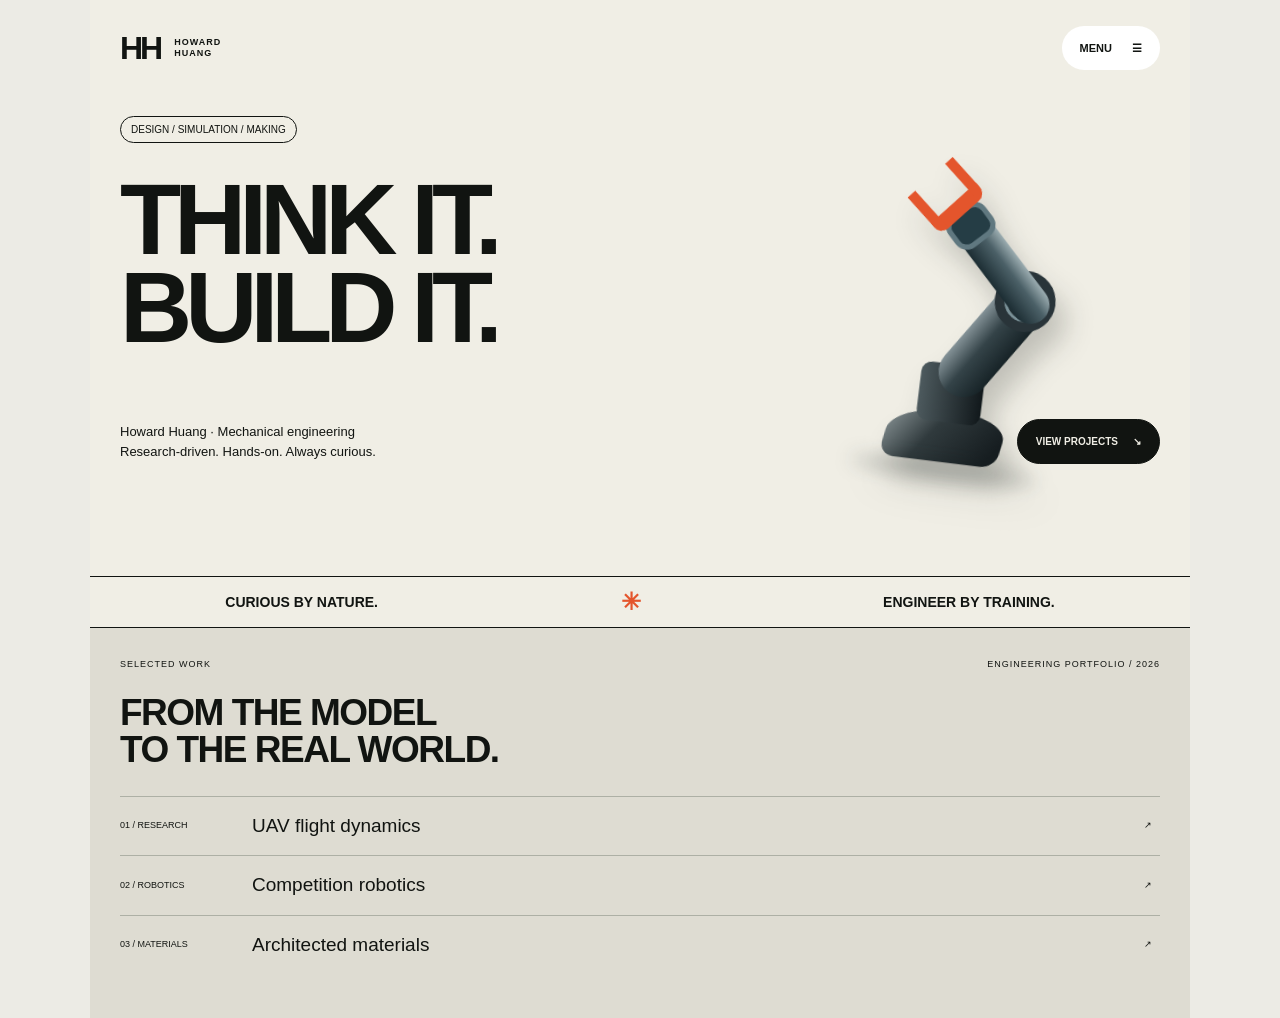
==== index.html @ d7a0e1c9 "Publish Refined Builder portfolio homepage" ====
<!doctype html>
<html lang="en"><head><meta charset="utf-8"><meta name="viewport" content="width=device-width,initial-scale=1"><title>Howard Huang | Mechanical Engineering Portfolio</title>
<style>body{margin:0;background:#ecebe5;font-family:Arial,sans-serif}#template-editor{padding:18px 24px;background:#fff;color:#172126;border-bottom:1px solid #ccc;display:flex;align-items:center;flex-wrap:wrap;gap:16px}#template-editor label{display:flex;align-items:center;gap:8px;font-size:14px}#template-editor button{padding:10px 16px;background:#172126;color:white;border:0;border-radius:6px;font:inherit}#edit-status{width:100%;margin:0;font-size:13px}#huang-bold{max-width:1100px;margin:auto}#huang-bold [contenteditable="true"]{outline:1px dashed #168a61;outline-offset:5px}#huang-bold .bb{min-height:0!important}</style>
<meta name="description" content="Howard Huang’s mechanical engineering portfolio: UAV research, competition robotics, architected materials, and hands-on design."></head><body>
<main id="huang-bold"><section data-variant="Refined Builder" aria-label="Refined Builder design">
<div class="bb refined" aria-label="Refined Builder portfolio">
<header><span class="monogram">HH<span>HOWARD HUANG</span></span><button class="menu cursor-interaction" aria-expanded="false">MENU <span aria-hidden="true">☰</span></button></header>
<div class="hero"><span class="tag">DESIGN / SIMULATION / MAKING</span><h1>THINK IT.<br>BUILD IT.</h1><div class="machine" aria-label="Conceptual articulated robotic arm"><div class="base"></div><div class="pivot"></div><div class="upper"><div class="elbow"></div><div class="forearm"><div class="wrist"></div><div class="grip"></div></div></div><div class="shadow"></div></div><div class="hero-bottom"><p>Howard Huang · Mechanical engineering<br>Research-driven. Hands-on. Always curious.</p><button class="cta cursor-interaction" data-target="work">VIEW PROJECTS <span aria-hidden="true">↘</span></button></div></div>
<div class="ribbon">CURIOUS BY NATURE. <span>✳</span> ENGINEER BY TRAINING.</div>
<div class="work"><div class="section-label"><span>SELECTED WORK</span><span>ENGINEERING PORTFOLIO / 2026</span></div><h2>FROM THE MODEL<br>TO THE REAL WORLD.</h2><div class="project-list"><button class="cursor-interaction" data-project="uav"><span>01 / RESEARCH</span><strong>UAV flight dynamics</strong><span aria-hidden="true">↗</span></button><button class="cursor-interaction" data-project="robotics"><span>02 / ROBOTICS</span><strong>Competition robotics</strong><span aria-hidden="true">↗</span></button><button class="cursor-interaction" data-project="materials"><span>03 / MATERIALS</span><strong>Architected materials</strong><span aria-hidden="true">↗</span></button></div></div>
<div class="nav-panel" hidden><button class="close cursor-interaction" aria-label="Close menu"><span aria-hidden="true">×</span></button><p>HOWARD HUANG / PORTFOLIO</p><button class="nav-item cursor-interaction" data-target="work">THE WORK ↘</button><button class="nav-item cursor-interaction" data-project="about">ABOUT ME ↗</button><button class="nav-item cursor-interaction" data-project="experience">EXPERIENCE ↗</button><button class="nav-item cursor-interaction" data-project="contact">LET’S CONNECT ↗</button></div>
<div class="detail" hidden><button class="close cursor-interaction" aria-label="Close project"><span aria-hidden="true">×</span></button><p>HOWARD HUANG / SELECTED WORK</p><h2 class="detail-title"></h2><div class="detail-body"></div></div>
</div>
</section></main><style>
#huang-bold .bb{--paper:#ffdc08;--ink:#111411;--accent:#168a61;--tile:#f0eedf;position:relative;isolation:isolate;background:var(--paper);color:var(--ink);font:14px/1.5 Arial,Helvetica,sans-serif;min-height:1010px}
#huang-bold .refined{--paper:#f0eee5;--accent:#e4552c;--tile:#dedcd2}#huang-bold .bb *{box-sizing:border-box}#huang-bold [hidden]{display:none!important}#huang-bold button{font:inherit;color:inherit}
#huang-bold header{padding:24px 30px;display:flex;align-items:center;justify-content:space-between;gap:20px}#huang-bold .monogram{font-size:32px;letter-spacing:-3px;font-weight:900;display:flex;gap:14px;align-items:center}#huang-bold .monogram>span{font-size:9px;letter-spacing:1px;font-weight:700;max-width:65px;line-height:1.25}
#huang-bold .menu{display:flex;align-items:center;gap:20px;border:none;border-radius:30px;background:#fff;padding:13px 18px;font-size:11px;font-weight:700;min-height:44px}
#huang-bold .hero{position:relative;min-height:480px;padding:20px 30px 0}#huang-bold .tag{display:inline-block;border:1px solid var(--ink);padding:5px 10px;border-radius:20px;font-size:10px}
#huang-bold h1{position:relative;z-index:1;font-size:clamp(64px,13vw,102px);font-weight:900;line-height:.88;letter-spacing:-7px;margin:32px 0 68px}#huang-bold h1>span{color:var(--ink)}
#huang-bold .machine{position:absolute;width:270px;height:275px;right:45px;top:70px;z-index:2;transform:rotate(7deg);filter:drop-shadow(12px 17px 13px #161d1838);transition:transform 550ms cubic-bezier(.2,.8,.2,1)}
#huang-bold .machine:hover{transform:rotate(-5deg) translateY(-8px)}#huang-bold .base{position:absolute;left:100px;bottom:12px;width:112px;height:50px;border-radius:50% 50% 14px 14px;background:linear-gradient(120deg,#889395,#303a3d 40%,#161d20 90%);transform:skewX(-10deg)}
#huang-bold .pivot{position:absolute;left:127px;bottom:50px;width:61px;height:56px;background:linear-gradient(90deg,#4d5a5e,#11181b);border-radius:10px}
#huang-bold .upper{position:absolute;left:139px;bottom:77px;width:48px;height:136px;border-radius:25px;background:linear-gradient(90deg,#849297,#344348 45%,#172327);transform-origin:50% 88%;transform:rotate(34deg);transition:transform 700ms cubic-bezier(.2,.8,.2,1)}
#huang-bold .machine:hover .upper{transform:rotate(20deg)}#huang-bold .elbow{position:absolute;top:-6px;left:-5px;width:58px;height:58px;border:9px solid #293439;border-radius:50%;background:radial-gradient(circle at 35% 30%,#abc0c5,#46565b 40%,#151e20 75%);box-shadow:inset 0 0 0 3px #7a9198}
#huang-bold .forearm{position:absolute;top:4px;left:12px;width:36px;height:121px;border-radius:18px;background:linear-gradient(90deg,#9bacb0,#4b6067 40%,#1c2d33);transform-origin:50% 15%;transform:rotate(102deg)}#huang-bold .wrist{position:absolute;bottom:-10px;left:-4px;width:44px;height:37px;background:#253d45;border:5px solid #607880;border-radius:13px}#huang-bold .grip{position:absolute;bottom:-52px;left:-10px;width:58px;height:48px;border:10px solid var(--accent);border-top:15px solid var(--accent);border-bottom:0;border-radius:10px 10px 0 0;transform:rotate(-5deg)}
#huang-bold .shadow{position:absolute;bottom:-3px;left:70px;width:180px;height:15px;background:#17232245;filter:blur(9px);border-radius:50%}
#huang-bold .hero-bottom{position:relative;z-index:3;display:flex;align-items:center;justify-content:space-between;gap:20px;padding-bottom:30px}#huang-bold .hero-bottom p{font-size:13px;margin:0}#huang-bold .cta{display:flex;align-items:center;gap:15px;border:1px solid var(--ink);background:var(--ink);color:var(--paper);border-radius:30px;padding:14px 18px;font-size:10px;font-weight:700;transition:transform 180ms}#huang-bold .cta:hover{transform:translateY(-3px)}
#huang-bold .ribbon{display:flex;align-items:center;justify-content:space-around;flex-wrap:wrap;gap:12px;border-top:1px solid var(--ink);border-bottom:1px solid var(--ink);padding:13px 20px;font-size:14px;font-weight:700}#huang-bold .ribbon span{font-size:24px;line-height:1;color:var(--accent)}
#huang-bold .work{padding:30px;background:var(--tile);min-height:390px}#huang-bold .section-label{display:flex;justify-content:space-between;gap:12px;flex-wrap:wrap;font-size:9px;letter-spacing:1px}#huang-bold h2{font-size:37px;line-height:1;letter-spacing:-1.5px;font-weight:900;margin:22px 0 28px}#huang-bold .projects{display:grid;grid-template-columns:repeat(3,minmax(0,1fr));gap:12px}#huang-bold .project{position:relative;text-align:left;padding:20px 16px;min-height:155px;border:1px solid #b9bdb1;border-radius:12px;background:#e0e6d9;transition:transform 250ms,background 250ms}#huang-bold .project:nth-child(2){background:#d9e4e6}#huang-bold .project:nth-child(3){background:#ece0d1}#huang-bold .project:hover{transform:translateY(-6px);background:var(--paper)}#huang-bold .project>span{font-size:9px;letter-spacing:.5px;display:block}#huang-bold .project strong{font-size:23px;line-height:1.1;display:block;letter-spacing:-.5px;margin:17px 0}#huang-bold .project>svg{position:absolute;right:15px;bottom:15px}
#huang-bold .refined h1{font-size:84px;max-width:500px}#huang-bold .refined .hero{min-height:480px}#huang-bold .refined .machine{right:18px;top:95px;transform:scale(.9) rotate(7deg)}#huang-bold .refined .project-list{display:grid;gap:0}#huang-bold .project-list button{border:none;border-top:1px solid #adb0a5;background:none;display:grid;grid-template-columns:120px 1fr 16px;gap:12px;align-items:center;text-align:left;padding:15px 0}#huang-bold .project-list span{font-size:9px}#huang-bold .project-list strong{font-size:19px;font-weight:500}#huang-bold .project-list button:hover strong{color:var(--accent)}
#huang-bold .nav-panel,#huang-bold .detail{position:absolute;inset:0;z-index:10;background:var(--paper);padding:38px 30px}#huang-bold .close{display:flex;align-items:center;justify-content:center;border:none;background:var(--ink);color:var(--paper);border-radius:50%;width:44px;height:44px;margin-left:auto}#huang-bold .nav-panel>p,#huang-bold .detail>p{font-size:10px;letter-spacing:1px;margin:30px 0}#huang-bold .nav-item{font-size:clamp(24px,6vw,45px);letter-spacing:-1px;font-weight:800;display:block;text-align:left;background:none;border:none;border-bottom:1px solid #11141140;width:100%;padding:20px 0}#huang-bold .detail-title{font-size:48px;margin-top:50px}#huang-bold .detail-body{font-size:17px;max-width:540px;line-height:1.7}#huang-bold .detail-body li{margin:12px 0}#huang-bold .detail-body a{color:var(--ink);overflow-wrap:anywhere}
@media(max-width:570px){#huang-bold .bb{min-height:1370px}#huang-bold header{padding:22px}#huang-bold .hero{padding:18px 22px 0;min-height:620px}#huang-bold h1,#huang-bold .refined h1{font-size:62px;letter-spacing:-4px;margin:24px 0 260px}#huang-bold .machine,#huang-bold .refined .machine{top:170px;right:10px;transform:scale(.8) rotate(7deg)}#huang-bold .hero-bottom{align-items:flex-start;flex-direction:column;gap:16px}#huang-bold .hero-bottom p{font-size:12px}#huang-bold .ribbon{font-size:11px;gap:6px}#huang-bold .ribbon span{font-size:16px}#huang-bold .work{padding:25px 22px}#huang-bold h2{font-size:29px}#huang-bold .projects{grid-template-columns:1fr}#huang-bold .project{min-height:115px}#huang-bold .project strong{font-size:24px}#huang-bold .refined .hero{min-height:620px}#huang-bold .project-list button{grid-template-columns:1fr 16px}#huang-bold .project-list span{grid-column:1 / -1}#huang-bold .project-list strong{font-size:18px}#huang-bold .detail-title{font-size:34px}#huang-bold .detail-body{font-size:15px}}
@media(prefers-reduced-motion:reduce){#huang-bold *{transition:none!important}}
</style><script>
(()=>{const root=document.getElementById('huang-bold');const content={
 uav:['UAV FLIGHT DYNAMICS','<p>Investigating how shifts in mass distribution affect aircraft trim and control.</p><ul><li>Python nonlinear 6-DOF trim solver.</li><li>AVL aerodynamic database and interpolation.</li><li>Comparison of center-of-mass shifts and required aileron input.</li></ul><p>Research / simulation / Python</p>'],
 robotics:['COMPETITION ROBOTICS','<p>Leading the design and development of competition robots across mechanical, electrical, and software systems.</p><ul><li>Three competition robots.</li><li>Subsystem design and manufacturing iterations.</li><li>Team coordination under six-week design cycles.</li></ul>'],
 materials:['ARCHITECTED MATERIALS','<p>Caltech research exploring how geometry influences microscale material behavior.</p><ul><li>nTopology design and two-photon polymerization.</li><li>SEM analysis of microstructures.</li><li>Communication of findings through a technical poster.</li></ul>'],
 about:['HI, I’M HOWARD.','<p>Mechanical engineering student specializing in CAD, simulation, and programming.</p><p>I enjoy understanding how things work—and building systems that put that understanding to use.</p>'],
 experience:['RESEARCH. BUILD. LEAD.','<ul><li>Rose-Hulman — UAV research, 2025–2026.</li><li>Caltech — materials research, 2023–2024.</li><li>FIRST Robotics — Engineering VP, 2020–2024.</li></ul>'],
 contact:['LET’S CONNECT.','<p><a href="mailto:howardhuang43@gmail.com">howardhuang43@gmail.com</a></p><p><a href="tel:+16264926728">(626) 492-6728</a></p>']};
 root.querySelectorAll('.bb').forEach(panel=>{const menu=panel.querySelector('.menu'),nav=panel.querySelector('.nav-panel'),detail=panel.querySelector('.detail');let last;
 const close=()=>{nav.hidden=true;detail.hidden=true;menu.setAttribute('aria-expanded','false');if(last)last.focus();};
 menu.addEventListener('click',()=>{last=menu;nav.hidden=false;menu.setAttribute('aria-expanded','true');nav.querySelector('.close').focus();});
 panel.querySelectorAll('.close').forEach(button=>button.addEventListener('click',close));
 panel.addEventListener('click',event=>{const target=event.target.closest('[data-target]');if(target){close();panel.querySelector('.work').scrollIntoView({block:'nearest',behavior:matchMedia('(prefers-reduced-motion: reduce)').matches?'auto':'smooth'});}const button=event.target.closest('[data-project]');if(button){last=button;const page=content[button.dataset.project];panel.querySelector('.detail-title').textContent=page[0];panel.querySelector('.detail-body').innerHTML=page[1];nav.hidden=true;detail.hidden=false;detail.querySelector('.close').focus();}});
 panel.addEventListener('keydown',event=>{if(event.key==='Escape')close();});
 if(globalThis.Tweak){const state={accent:panel.classList.contains('bold')?'#168a61':'#e4552c',motion:true};const render=()=>{panel.style.setProperty('--accent',state.accent);panel.querySelector('.machine').style.pointerEvents=state.motion?'auto':'none';};const tweak=new Tweak({container:panel,onChange:render});tweak.addColorPicker(state,'accent',{label:'Accent color',reference:'--accent'});tweak.addToggle(state,'motion',{label:'Robot hover motion'});}
 });})();
</script><style>button,a{cursor:pointer}#huang-bold .detail,#huang-bold .nav-panel{min-height:100%;height:auto}#huang-bold .detail-body{overflow-wrap:anywhere}@media(min-width:900px){#huang-bold .refined h1{font-size:100px}#huang-bold .refined .machine{right:120px;transform:scale(1.05) rotate(7deg)}}@media(prefers-reduced-motion:reduce){html{scroll-behavior:auto}}</style></body></html>
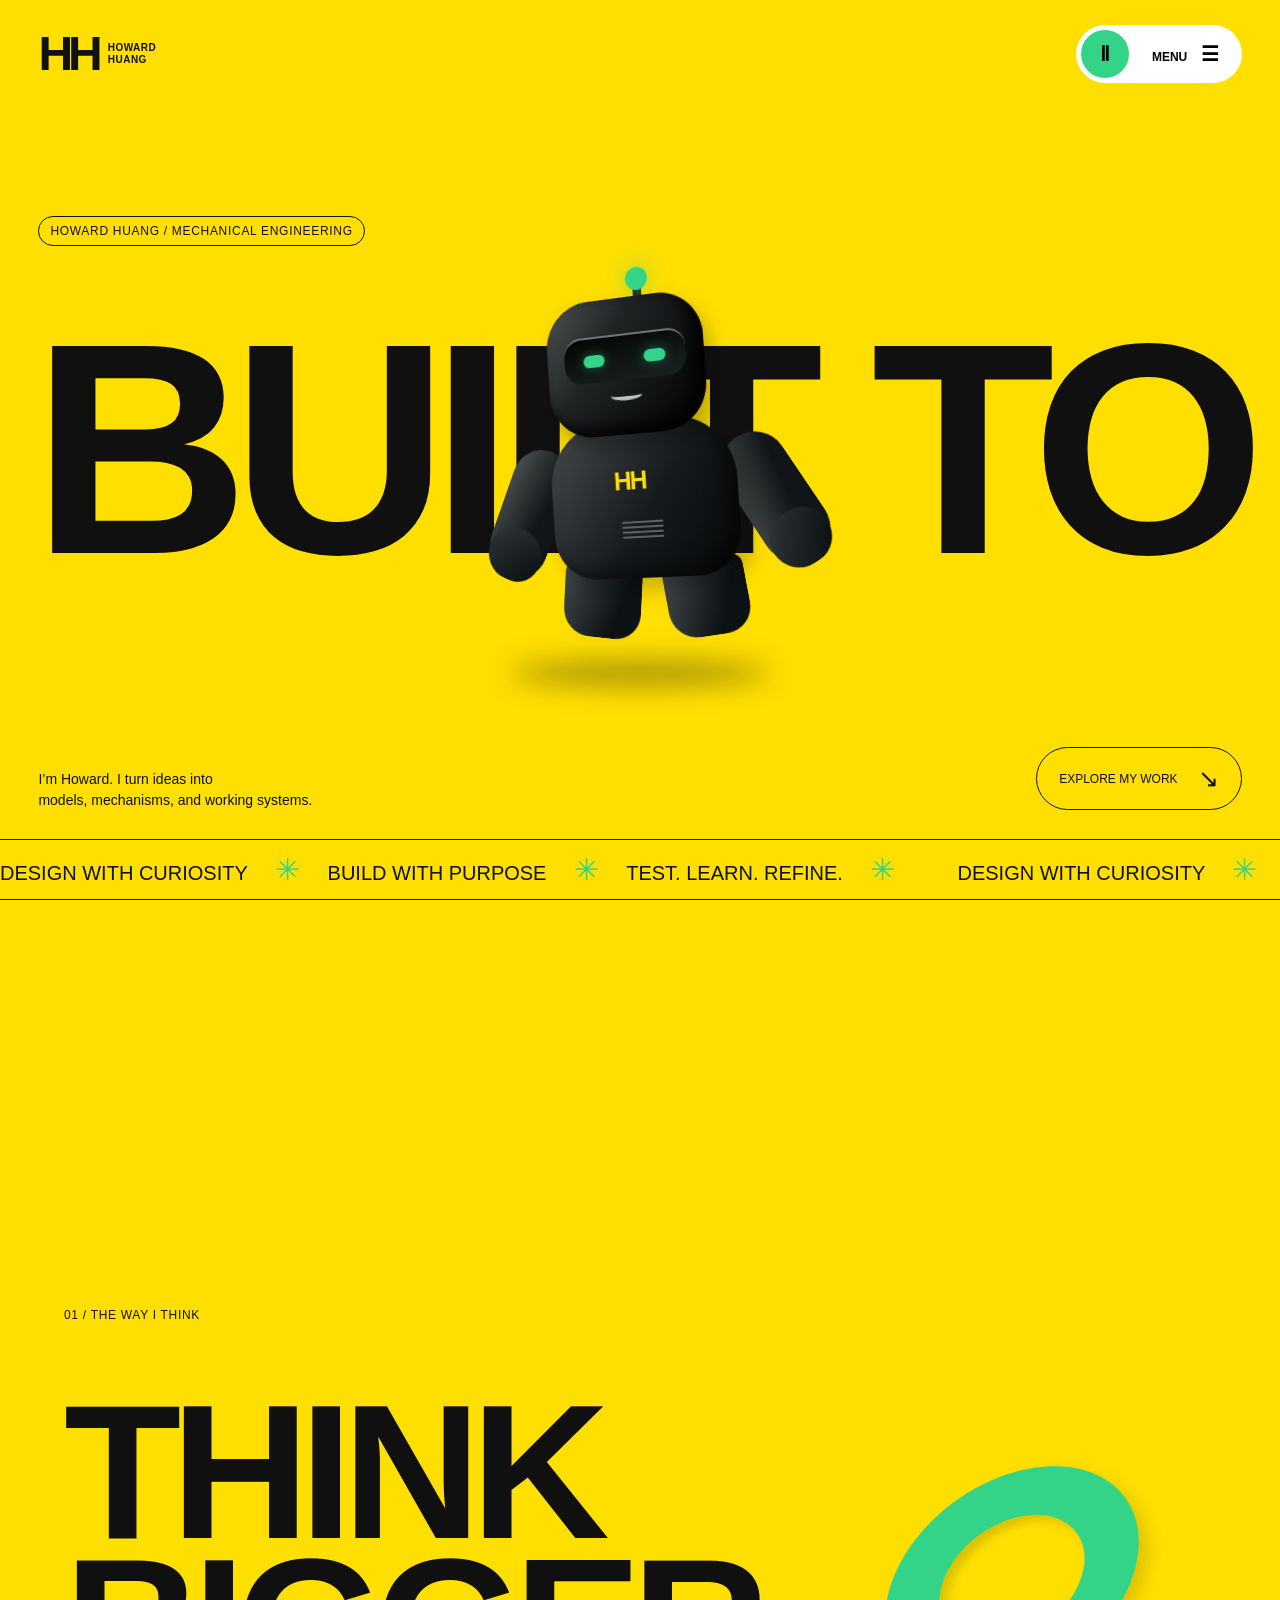
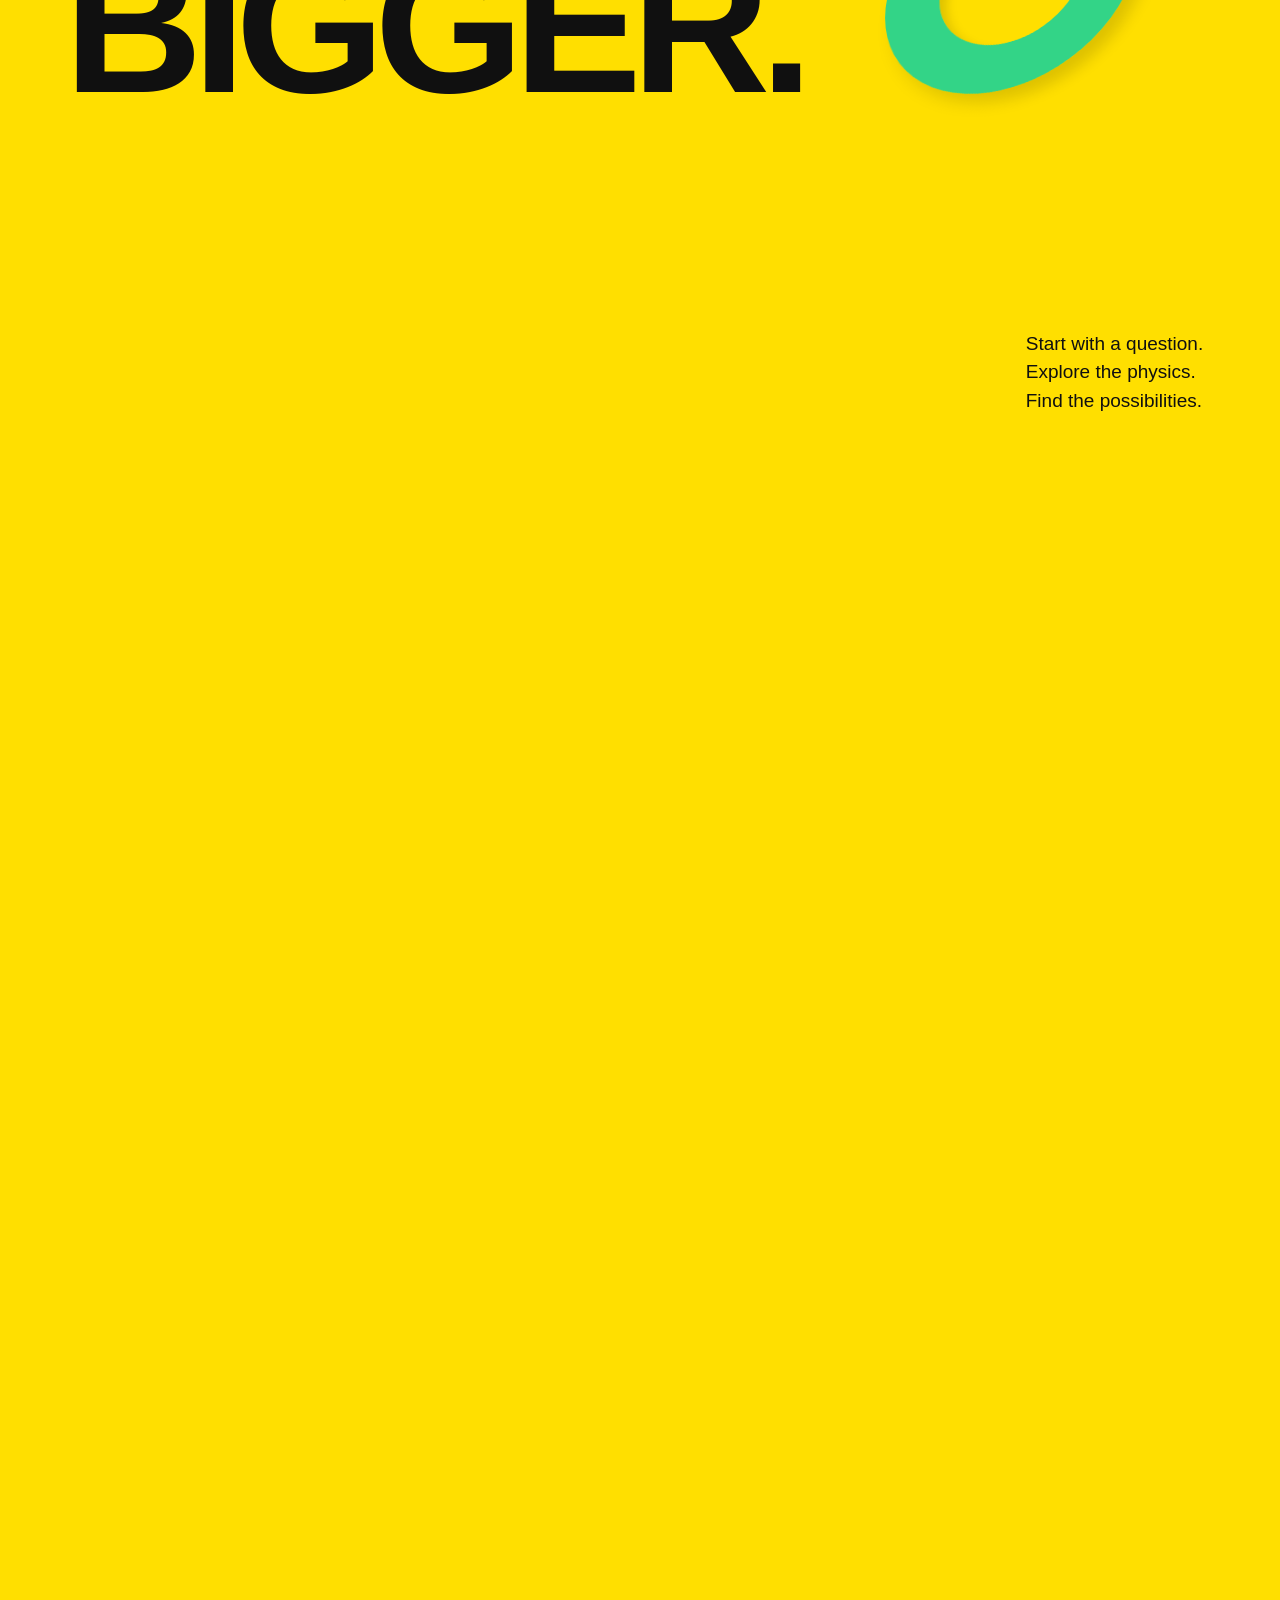
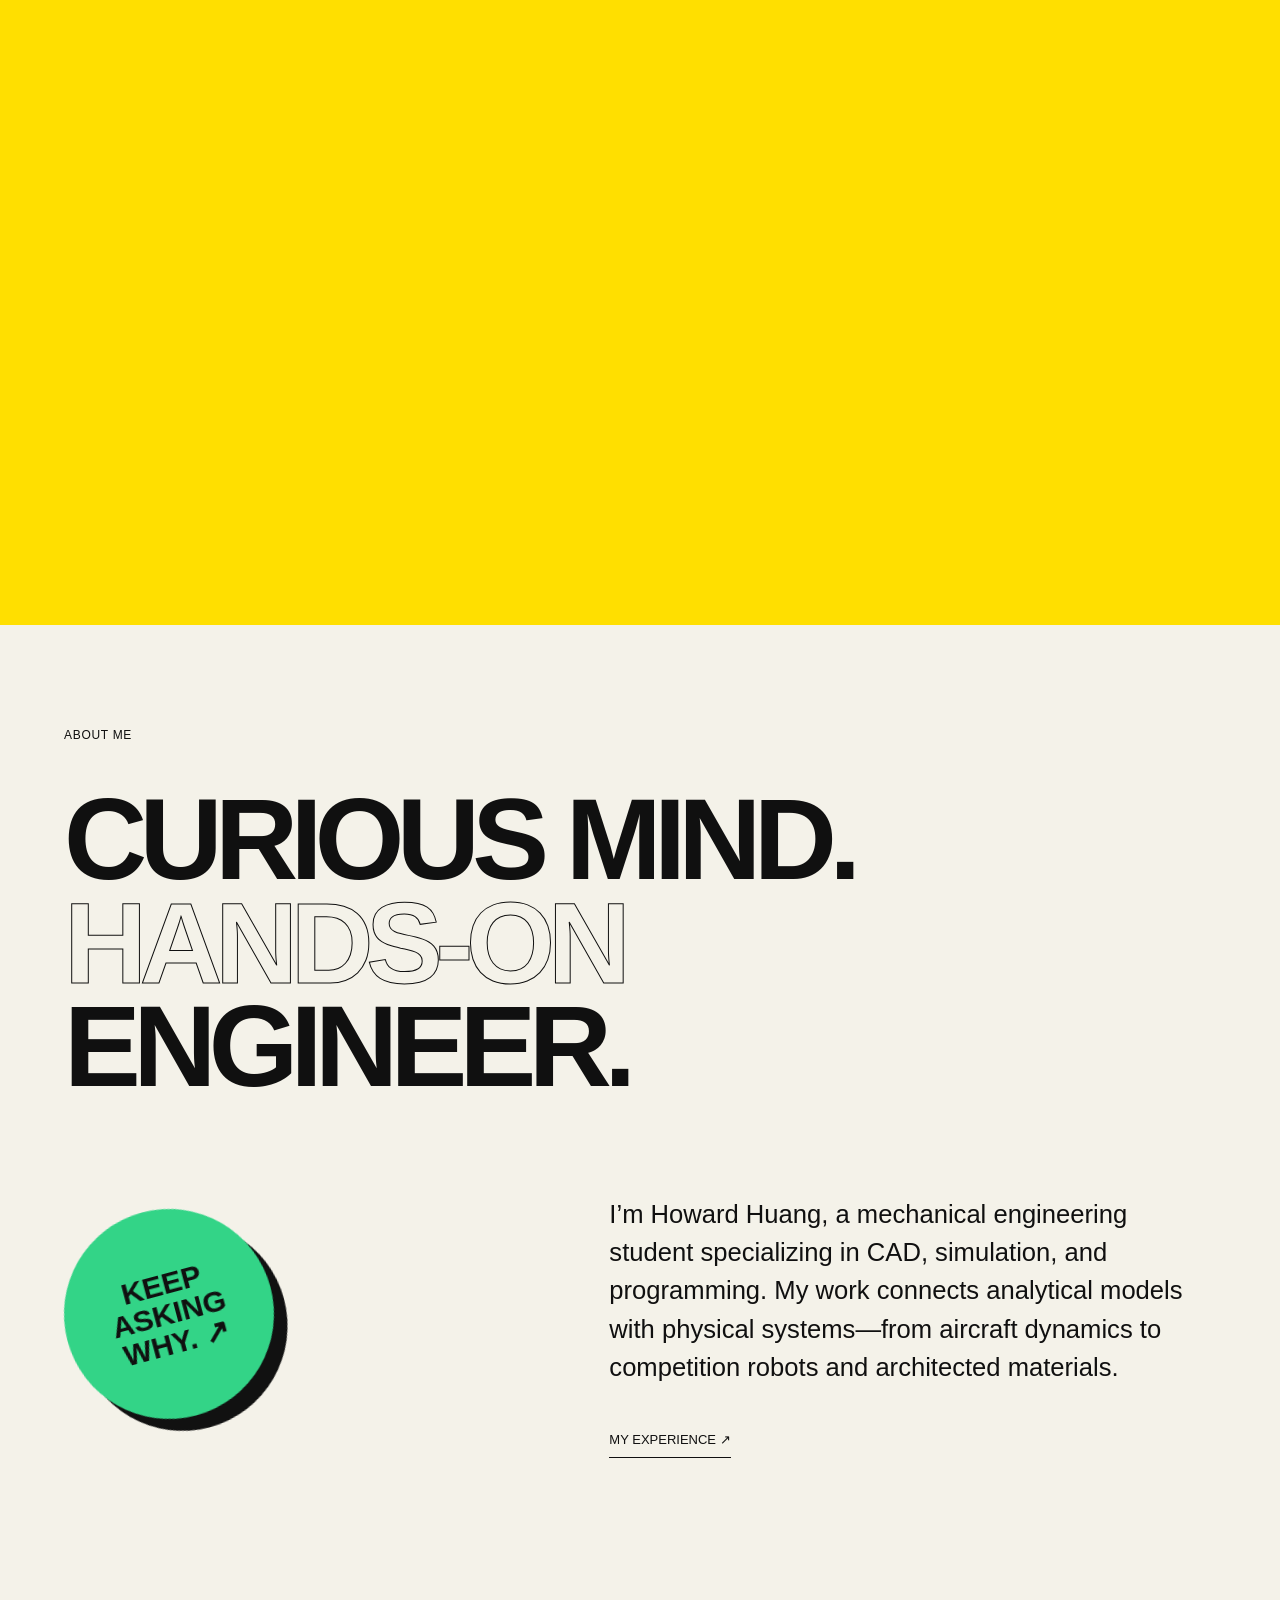
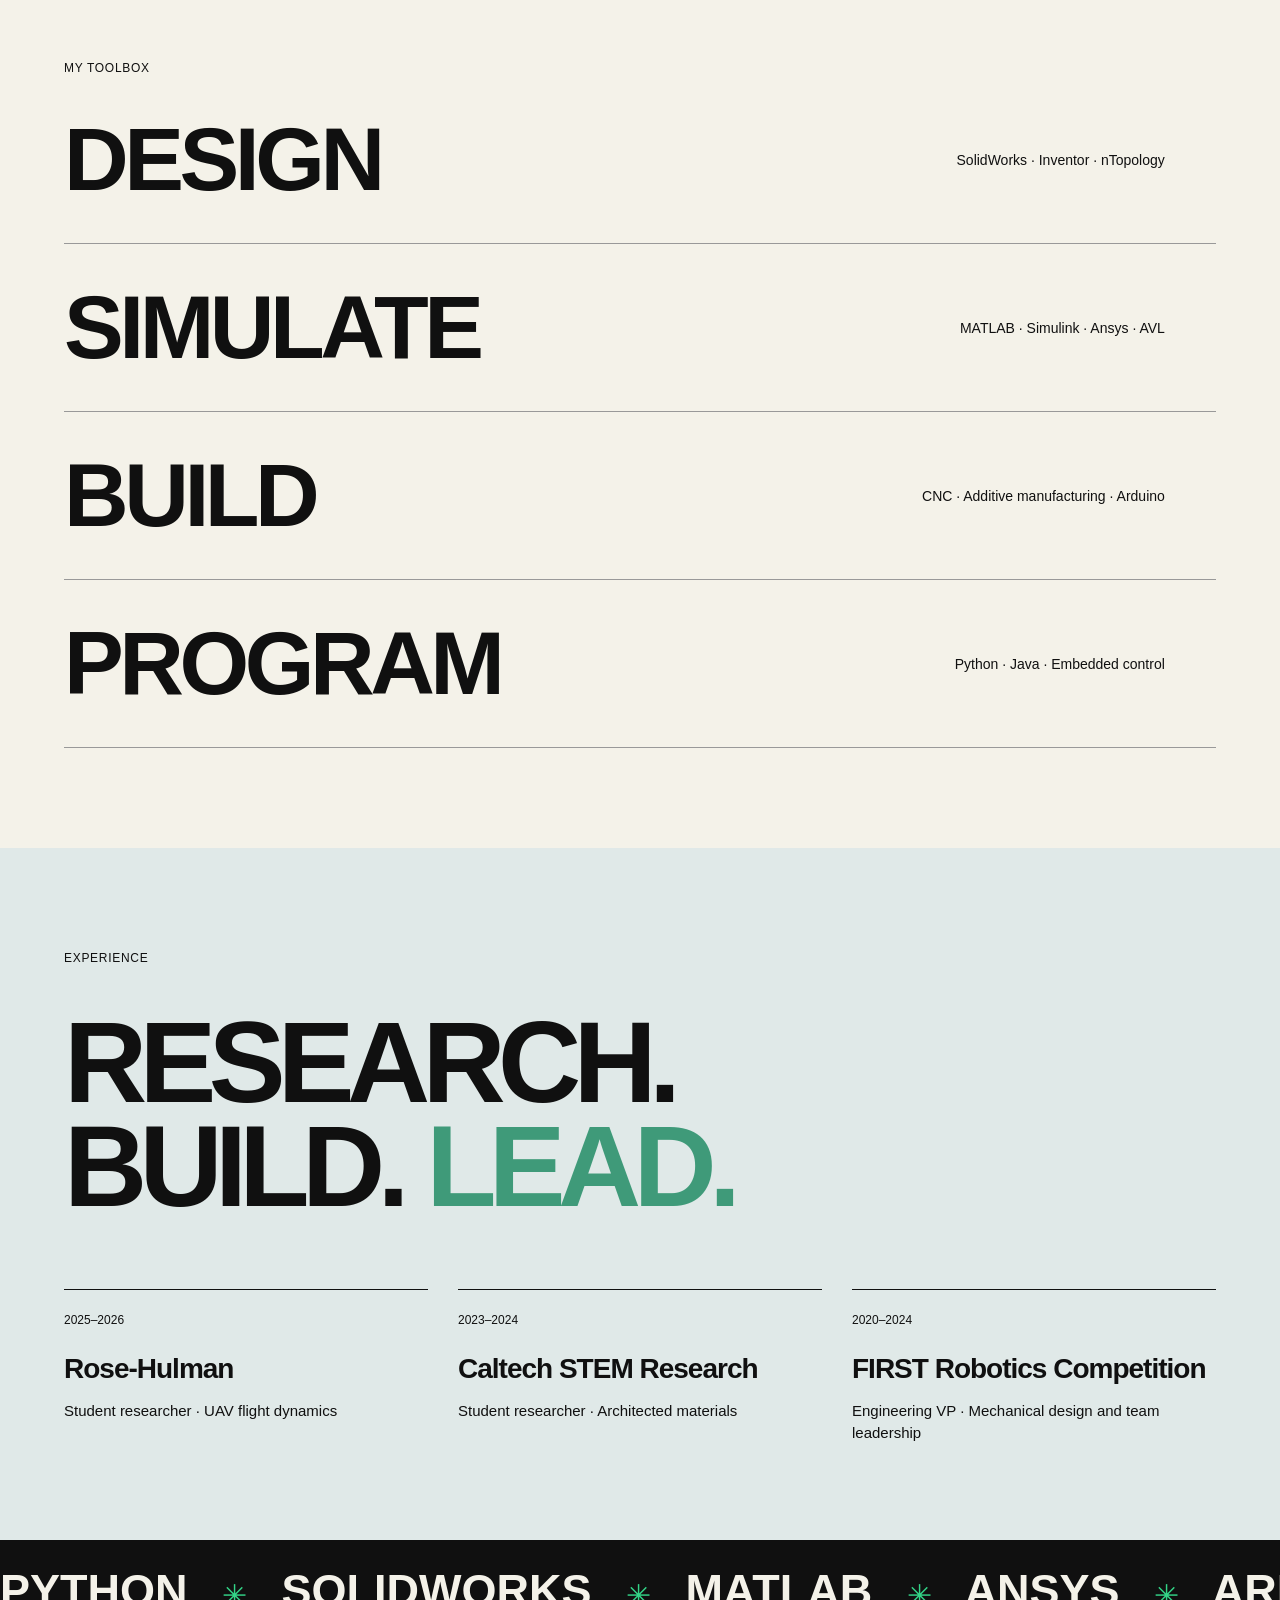
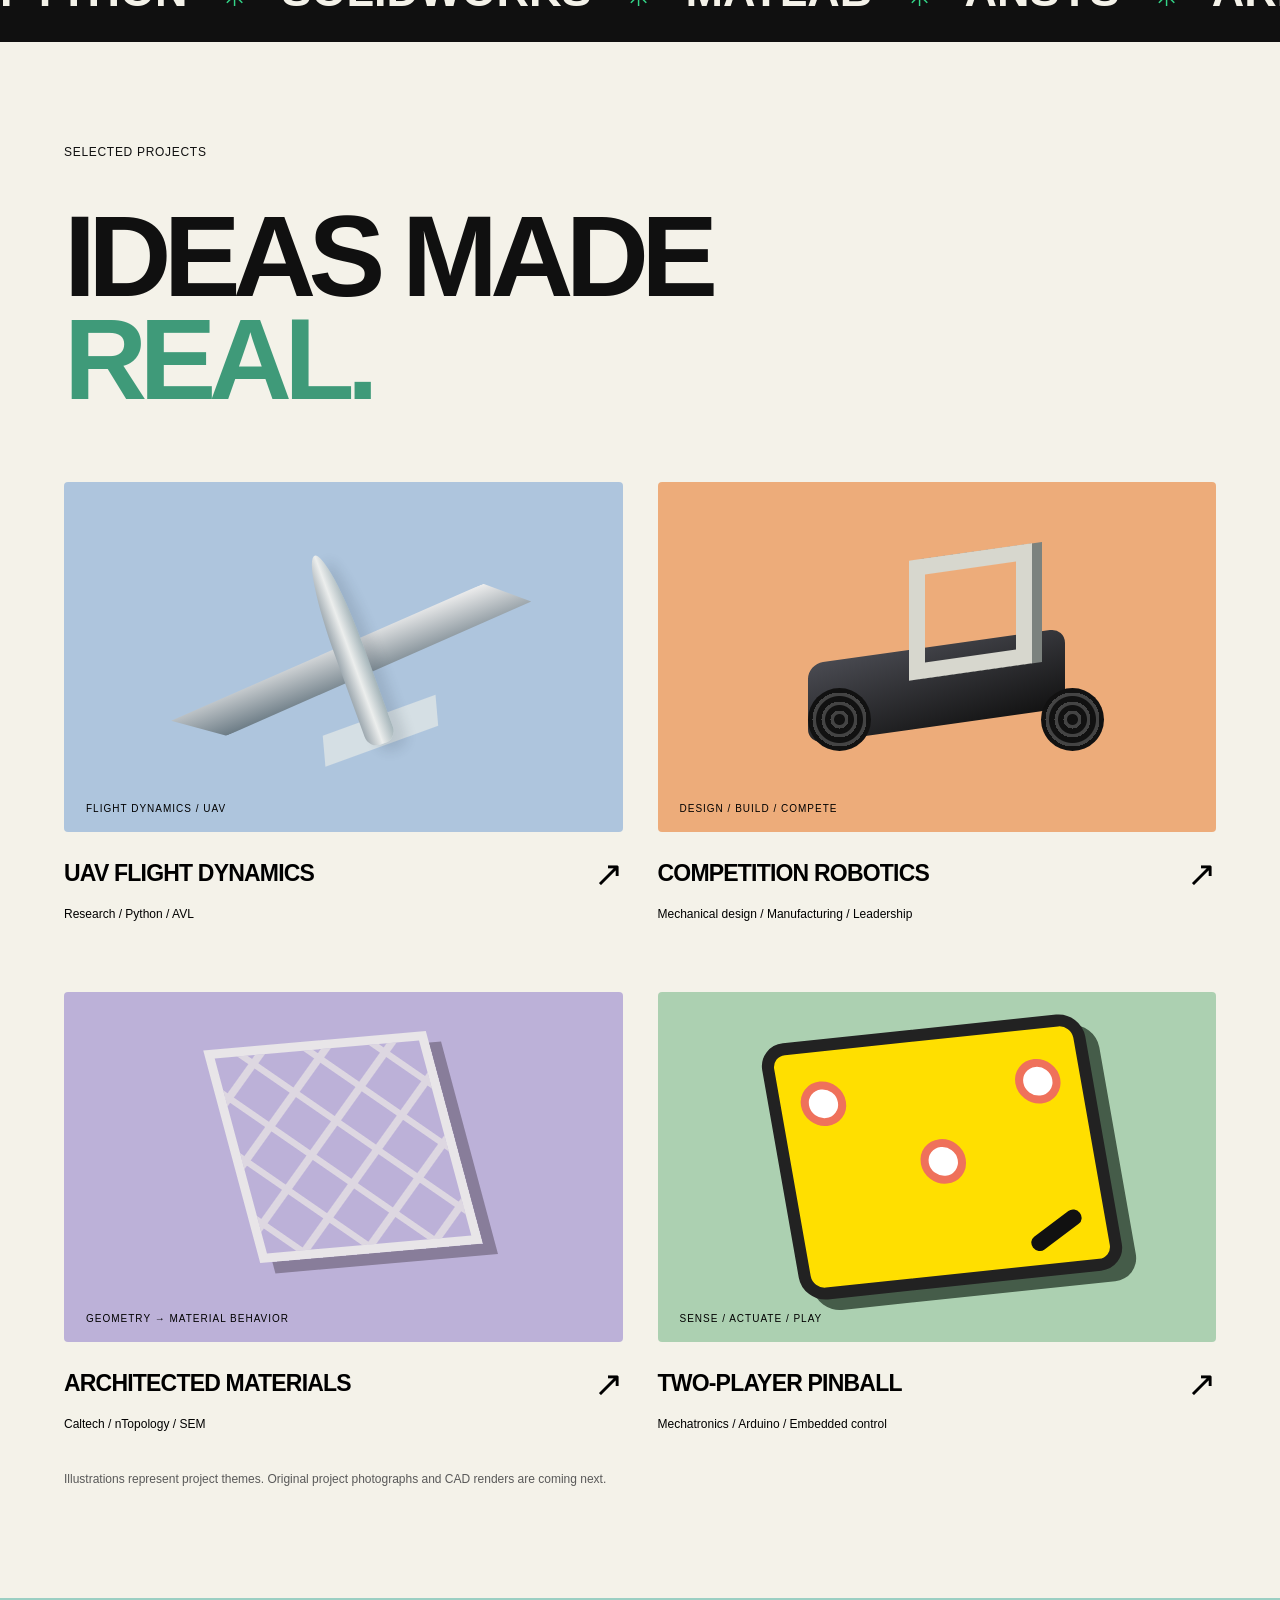
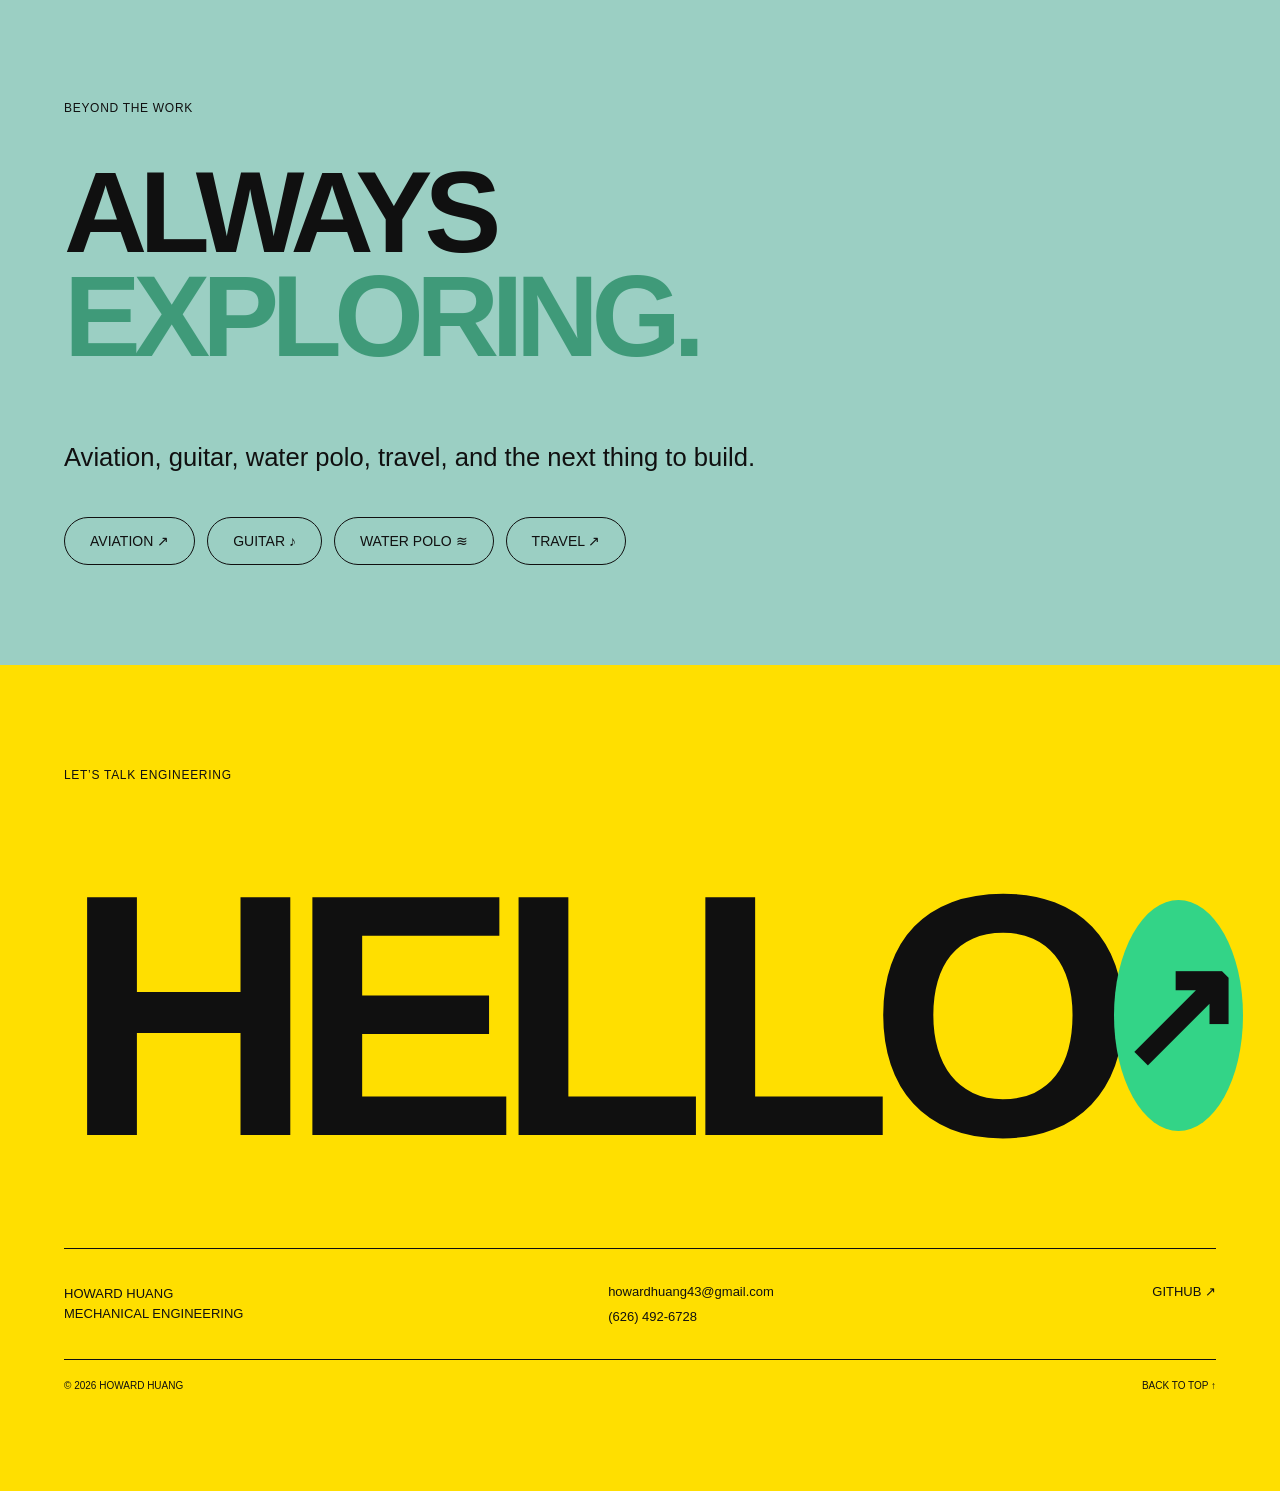
==== commit 6e1d7e70: "Publish animated portfolio redesign and current editing guide" ====
--- a/index.html
+++ b/index.html
@@ -1,51 +1,12 @@
 <!doctype html>
-<html lang="en"><head><meta charset="utf-8"><meta name="viewport" content="width=device-width,initial-scale=1"><title>Howard Huang | Mechanical Engineering Portfolio</title>
-<style>body{margin:0;background:#ecebe5;font-family:Arial,sans-serif}#template-editor{padding:18px 24px;background:#fff;color:#172126;border-bottom:1px solid #ccc;display:flex;align-items:center;flex-wrap:wrap;gap:16px}#template-editor label{display:flex;align-items:center;gap:8px;font-size:14px}#template-editor button{padding:10px 16px;background:#172126;color:white;border:0;border-radius:6px;font:inherit}#edit-status{width:100%;margin:0;font-size:13px}#huang-bold{max-width:1100px;margin:auto}#huang-bold [contenteditable="true"]{outline:1px dashed #168a61;outline-offset:5px}#huang-bold .bb{min-height:0!important}</style>
-<meta name="description" content="Howard Huang’s mechanical engineering portfolio: UAV research, competition robotics, architected materials, and hands-on design."></head><body>
-<main id="huang-bold"><section data-variant="Refined Builder" aria-label="Refined Builder design">
-<div class="bb refined" aria-label="Refined Builder portfolio">
-<header><span class="monogram">HH<span>HOWARD HUANG</span></span><button class="menu cursor-interaction" aria-expanded="false">MENU <span aria-hidden="true">☰</span></button></header>
-<div class="hero"><span class="tag">DESIGN / SIMULATION / MAKING</span><h1>THINK IT.<br>BUILD IT.</h1><div class="machine" aria-label="Conceptual articulated robotic arm"><div class="base"></div><div class="pivot"></div><div class="upper"><div class="elbow"></div><div class="forearm"><div class="wrist"></div><div class="grip"></div></div></div><div class="shadow"></div></div><div class="hero-bottom"><p>Howard Huang · Mechanical engineering<br>Research-driven. Hands-on. Always curious.</p><button class="cta cursor-interaction" data-target="work">VIEW PROJECTS <span aria-hidden="true">↘</span></button></div></div>
-<div class="ribbon">CURIOUS BY NATURE. <span>✳</span> ENGINEER BY TRAINING.</div>
-<div class="work"><div class="section-label"><span>SELECTED WORK</span><span>ENGINEERING PORTFOLIO / 2026</span></div><h2>FROM THE MODEL<br>TO THE REAL WORLD.</h2><div class="project-list"><button class="cursor-interaction" data-project="uav"><span>01 / RESEARCH</span><strong>UAV flight dynamics</strong><span aria-hidden="true">↗</span></button><button class="cursor-interaction" data-project="robotics"><span>02 / ROBOTICS</span><strong>Competition robotics</strong><span aria-hidden="true">↗</span></button><button class="cursor-interaction" data-project="materials"><span>03 / MATERIALS</span><strong>Architected materials</strong><span aria-hidden="true">↗</span></button></div></div>
-<div class="nav-panel" hidden><button class="close cursor-interaction" aria-label="Close menu"><span aria-hidden="true">×</span></button><p>HOWARD HUANG / PORTFOLIO</p><button class="nav-item cursor-interaction" data-target="work">THE WORK ↘</button><button class="nav-item cursor-interaction" data-project="about">ABOUT ME ↗</button><button class="nav-item cursor-interaction" data-project="experience">EXPERIENCE ↗</button><button class="nav-item cursor-interaction" data-project="contact">LET’S CONNECT ↗</button></div>
-<div class="detail" hidden><button class="close cursor-interaction" aria-label="Close project"><span aria-hidden="true">×</span></button><p>HOWARD HUANG / SELECTED WORK</p><h2 class="detail-title"></h2><div class="detail-body"></div></div>
-</div>
-</section></main><style>
-#huang-bold .bb{--paper:#ffdc08;--ink:#111411;--accent:#168a61;--tile:#f0eedf;position:relative;isolation:isolate;background:var(--paper);color:var(--ink);font:14px/1.5 Arial,Helvetica,sans-serif;min-height:1010px}
-#huang-bold .refined{--paper:#f0eee5;--accent:#e4552c;--tile:#dedcd2}#huang-bold .bb *{box-sizing:border-box}#huang-bold [hidden]{display:none!important}#huang-bold button{font:inherit;color:inherit}
-#huang-bold header{padding:24px 30px;display:flex;align-items:center;justify-content:space-between;gap:20px}#huang-bold .monogram{font-size:32px;letter-spacing:-3px;font-weight:900;display:flex;gap:14px;align-items:center}#huang-bold .monogram>span{font-size:9px;letter-spacing:1px;font-weight:700;max-width:65px;line-height:1.25}
-#huang-bold .menu{display:flex;align-items:center;gap:20px;border:none;border-radius:30px;background:#fff;padding:13px 18px;font-size:11px;font-weight:700;min-height:44px}
-#huang-bold .hero{position:relative;min-height:480px;padding:20px 30px 0}#huang-bold .tag{display:inline-block;border:1px solid var(--ink);padding:5px 10px;border-radius:20px;font-size:10px}
-#huang-bold h1{position:relative;z-index:1;font-size:clamp(64px,13vw,102px);font-weight:900;line-height:.88;letter-spacing:-7px;margin:32px 0 68px}#huang-bold h1>span{color:var(--ink)}
-#huang-bold .machine{position:absolute;width:270px;height:275px;right:45px;top:70px;z-index:2;transform:rotate(7deg);filter:drop-shadow(12px 17px 13px #161d1838);transition:transform 550ms cubic-bezier(.2,.8,.2,1)}
-#huang-bold .machine:hover{transform:rotate(-5deg) translateY(-8px)}#huang-bold .base{position:absolute;left:100px;bottom:12px;width:112px;height:50px;border-radius:50% 50% 14px 14px;background:linear-gradient(120deg,#889395,#303a3d 40%,#161d20 90%);transform:skewX(-10deg)}
-#huang-bold .pivot{position:absolute;left:127px;bottom:50px;width:61px;height:56px;background:linear-gradient(90deg,#4d5a5e,#11181b);border-radius:10px}
-#huang-bold .upper{position:absolute;left:139px;bottom:77px;width:48px;height:136px;border-radius:25px;background:linear-gradient(90deg,#849297,#344348 45%,#172327);transform-origin:50% 88%;transform:rotate(34deg);transition:transform 700ms cubic-bezier(.2,.8,.2,1)}
-#huang-bold .machine:hover .upper{transform:rotate(20deg)}#huang-bold .elbow{position:absolute;top:-6px;left:-5px;width:58px;height:58px;border:9px solid #293439;border-radius:50%;background:radial-gradient(circle at 35% 30%,#abc0c5,#46565b 40%,#151e20 75%);box-shadow:inset 0 0 0 3px #7a9198}
-#huang-bold .forearm{position:absolute;top:4px;left:12px;width:36px;height:121px;border-radius:18px;background:linear-gradient(90deg,#9bacb0,#4b6067 40%,#1c2d33);transform-origin:50% 15%;transform:rotate(102deg)}#huang-bold .wrist{position:absolute;bottom:-10px;left:-4px;width:44px;height:37px;background:#253d45;border:5px solid #607880;border-radius:13px}#huang-bold .grip{position:absolute;bottom:-52px;left:-10px;width:58px;height:48px;border:10px solid var(--accent);border-top:15px solid var(--accent);border-bottom:0;border-radius:10px 10px 0 0;transform:rotate(-5deg)}
-#huang-bold .shadow{position:absolute;bottom:-3px;left:70px;width:180px;height:15px;background:#17232245;filter:blur(9px);border-radius:50%}
-#huang-bold .hero-bottom{position:relative;z-index:3;display:flex;align-items:center;justify-content:space-between;gap:20px;padding-bottom:30px}#huang-bold .hero-bottom p{font-size:13px;margin:0}#huang-bold .cta{display:flex;align-items:center;gap:15px;border:1px solid var(--ink);background:var(--ink);color:var(--paper);border-radius:30px;padding:14px 18px;font-size:10px;font-weight:700;transition:transform 180ms}#huang-bold .cta:hover{transform:translateY(-3px)}
-#huang-bold .ribbon{display:flex;align-items:center;justify-content:space-around;flex-wrap:wrap;gap:12px;border-top:1px solid var(--ink);border-bottom:1px solid var(--ink);padding:13px 20px;font-size:14px;font-weight:700}#huang-bold .ribbon span{font-size:24px;line-height:1;color:var(--accent)}
-#huang-bold .work{padding:30px;background:var(--tile);min-height:390px}#huang-bold .section-label{display:flex;justify-content:space-between;gap:12px;flex-wrap:wrap;font-size:9px;letter-spacing:1px}#huang-bold h2{font-size:37px;line-height:1;letter-spacing:-1.5px;font-weight:900;margin:22px 0 28px}#huang-bold .projects{display:grid;grid-template-columns:repeat(3,minmax(0,1fr));gap:12px}#huang-bold .project{position:relative;text-align:left;padding:20px 16px;min-height:155px;border:1px solid #b9bdb1;border-radius:12px;background:#e0e6d9;transition:transform 250ms,background 250ms}#huang-bold .project:nth-child(2){background:#d9e4e6}#huang-bold .project:nth-child(3){background:#ece0d1}#huang-bold .project:hover{transform:translateY(-6px);background:var(--paper)}#huang-bold .project>span{font-size:9px;letter-spacing:.5px;display:block}#huang-bold .project strong{font-size:23px;line-height:1.1;display:block;letter-spacing:-.5px;margin:17px 0}#huang-bold .project>svg{position:absolute;right:15px;bottom:15px}
-#huang-bold .refined h1{font-size:84px;max-width:500px}#huang-bold .refined .hero{min-height:480px}#huang-bold .refined .machine{right:18px;top:95px;transform:scale(.9) rotate(7deg)}#huang-bold .refined .project-list{display:grid;gap:0}#huang-bold .project-list button{border:none;border-top:1px solid #adb0a5;background:none;display:grid;grid-template-columns:120px 1fr 16px;gap:12px;align-items:center;text-align:left;padding:15px 0}#huang-bold .project-list span{font-size:9px}#huang-bold .project-list strong{font-size:19px;font-weight:500}#huang-bold .project-list button:hover strong{color:var(--accent)}
-#huang-bold .nav-panel,#huang-bold .detail{position:absolute;inset:0;z-index:10;background:var(--paper);padding:38px 30px}#huang-bold .close{display:flex;align-items:center;justify-content:center;border:none;background:var(--ink);color:var(--paper);border-radius:50%;width:44px;height:44px;margin-left:auto}#huang-bold .nav-panel>p,#huang-bold .detail>p{font-size:10px;letter-spacing:1px;margin:30px 0}#huang-bold .nav-item{font-size:clamp(24px,6vw,45px);letter-spacing:-1px;font-weight:800;display:block;text-align:left;background:none;border:none;border-bottom:1px solid #11141140;width:100%;padding:20px 0}#huang-bold .detail-title{font-size:48px;margin-top:50px}#huang-bold .detail-body{font-size:17px;max-width:540px;line-height:1.7}#huang-bold .detail-body li{margin:12px 0}#huang-bold .detail-body a{color:var(--ink);overflow-wrap:anywhere}
-@media(max-width:570px){#huang-bold .bb{min-height:1370px}#huang-bold header{padding:22px}#huang-bold .hero{padding:18px 22px 0;min-height:620px}#huang-bold h1,#huang-bold .refined h1{font-size:62px;letter-spacing:-4px;margin:24px 0 260px}#huang-bold .machine,#huang-bold .refined .machine{top:170px;right:10px;transform:scale(.8) rotate(7deg)}#huang-bold .hero-bottom{align-items:flex-start;flex-direction:column;gap:16px}#huang-bold .hero-bottom p{font-size:12px}#huang-bold .ribbon{font-size:11px;gap:6px}#huang-bold .ribbon span{font-size:16px}#huang-bold .work{padding:25px 22px}#huang-bold h2{font-size:29px}#huang-bold .projects{grid-template-columns:1fr}#huang-bold .project{min-height:115px}#huang-bold .project strong{font-size:24px}#huang-bold .refined .hero{min-height:620px}#huang-bold .project-list button{grid-template-columns:1fr 16px}#huang-bold .project-list span{grid-column:1 / -1}#huang-bold .project-list strong{font-size:18px}#huang-bold .detail-title{font-size:34px}#huang-bold .detail-body{font-size:15px}}
-@media(prefers-reduced-motion:reduce){#huang-bold *{transition:none!important}}
-</style><script>
-(()=>{const root=document.getElementById('huang-bold');const content={
- uav:['UAV FLIGHT DYNAMICS','<p>Investigating how shifts in mass distribution affect aircraft trim and control.</p><ul><li>Python nonlinear 6-DOF trim solver.</li><li>AVL aerodynamic database and interpolation.</li><li>Comparison of center-of-mass shifts and required aileron input.</li></ul><p>Research / simulation / Python</p>'],
- robotics:['COMPETITION ROBOTICS','<p>Leading the design and development of competition robots across mechanical, electrical, and software systems.</p><ul><li>Three competition robots.</li><li>Subsystem design and manufacturing iterations.</li><li>Team coordination under six-week design cycles.</li></ul>'],
- materials:['ARCHITECTED MATERIALS','<p>Caltech research exploring how geometry influences microscale material behavior.</p><ul><li>nTopology design and two-photon polymerization.</li><li>SEM analysis of microstructures.</li><li>Communication of findings through a technical poster.</li></ul>'],
- about:['HI, I’M HOWARD.','<p>Mechanical engineering student specializing in CAD, simulation, and programming.</p><p>I enjoy understanding how things work—and building systems that put that understanding to use.</p>'],
- experience:['RESEARCH. BUILD. LEAD.','<ul><li>Rose-Hulman — UAV research, 2025–2026.</li><li>Caltech — materials research, 2023–2024.</li><li>FIRST Robotics — Engineering VP, 2020–2024.</li></ul>'],
- contact:['LET’S CONNECT.','<p><a href="mailto:howardhuang43@gmail.com">howardhuang43@gmail.com</a></p><p><a href="tel:+16264926728">(626) 492-6728</a></p>']};
- root.querySelectorAll('.bb').forEach(panel=>{const menu=panel.querySelector('.menu'),nav=panel.querySelector('.nav-panel'),detail=panel.querySelector('.detail');let last;
- const close=()=>{nav.hidden=true;detail.hidden=true;menu.setAttribute('aria-expanded','false');if(last)last.focus();};
- menu.addEventListener('click',()=>{last=menu;nav.hidden=false;menu.setAttribute('aria-expanded','true');nav.querySelector('.close').focus();});
- panel.querySelectorAll('.close').forEach(button=>button.addEventListener('click',close));
- panel.addEventListener('click',event=>{const target=event.target.closest('[data-target]');if(target){close();panel.querySelector('.work').scrollIntoView({block:'nearest',behavior:matchMedia('(prefers-reduced-motion: reduce)').matches?'auto':'smooth'});}const button=event.target.closest('[data-project]');if(button){last=button;const page=content[button.dataset.project];panel.querySelector('.detail-title').textContent=page[0];panel.querySelector('.detail-body').innerHTML=page[1];nav.hidden=true;detail.hidden=false;detail.querySelector('.close').focus();}});
- panel.addEventListener('keydown',event=>{if(event.key==='Escape')close();});
- if(globalThis.Tweak){const state={accent:panel.classList.contains('bold')?'#168a61':'#e4552c',motion:true};const render=()=>{panel.style.setProperty('--accent',state.accent);panel.querySelector('.machine').style.pointerEvents=state.motion?'auto':'none';};const tweak=new Tweak({container:panel,onChange:render});tweak.addColorPicker(state,'accent',{label:'Accent color',reference:'--accent'});tweak.addToggle(state,'motion',{label:'Robot hover motion'});}
- });})();
-</script><style>button,a{cursor:pointer}#huang-bold .detail,#huang-bold .nav-panel{min-height:100%;height:auto}#huang-bold .detail-body{overflow-wrap:anywhere}@media(min-width:900px){#huang-bold .refined h1{font-size:100px}#huang-bold .refined .machine{right:120px;transform:scale(1.05) rotate(7deg)}}@media(prefers-reduced-motion:reduce){html{scroll-behavior:auto}}</style></body></html>
+<html lang="en"><head><meta charset="utf-8"><meta name="viewport" content="width=device-width,initial-scale=1"><meta name="description" content="Howard Huang — mechanical engineering, UAV research, robotics, materials, and hands-on design."><title>Howard Huang — Design. Build. Move.</title><link rel="stylesheet" href="site.css"></head><body>
+<a class="skip" href="#work">Skip to projects</a><header class="site-header"><a class="brand" href="#home" aria-label="Howard Huang home">HH<span>HOWARD<br>HUANG</span></a><div class="header-controls"><button id="motion" aria-pressed="true" aria-label="Pause animations">Ⅱ</button><button id="menu-toggle" aria-expanded="false" aria-controls="menu">MENU <span>☰</span></button></div></header>
+<main><section class="hero-scroll" id="home"><div class="hero-pin"><span class="label hero-label" data-edit>HOWARD HUANG / MECHANICAL ENGINEERING</span><h1 data-edit>BUILT TO MOVE.</h1><button class="robot-scene" id="robot" aria-label="Animate the conceptual robot mascot"><span class="robot-shadow"></span><span class="robot-body"><span class="antenna"></span><span class="robot-head"><span class="visor"><span></span><span></span></span><span class="smile"></span></span><span class="torso"><span class="badge">HH</span><span class="chest-lines"></span></span><span class="arm arm-left"><span></span></span><span class="arm arm-right"><span></span></span><span class="leg leg-left"></span><span class="leg leg-right"></span></span></button><div class="hero-bottom"><p data-edit>I’m Howard. I turn ideas into<br>models, mechanisms, and working systems.</p><a class="round-link" href="#work">EXPLORE MY WORK <span>↘</span></a></div><div class="ticker"><div class="ticker-track"><span>DESIGN WITH CURIOSITY <b>✳</b> BUILD WITH PURPOSE <b>✳</b> TEST. LEARN. REFINE. <b>✳</b></span><span aria-hidden="true">DESIGN WITH CURIOSITY <b>✳</b> BUILD WITH PURPOSE <b>✳</b> TEST. LEARN. REFINE. <b>✳</b></span></div></div></div></section>
+<section class="manifesto" id="approach"><div class="manifesto-pin"><div class="chapter chapter-one"><span class="label">01 / THE WAY I THINK</span><h2 data-edit>THINK<br>BIGGER.</h2><div class="orbit orbit-one" aria-hidden="true"></div><p data-edit>Start with a question.<br>Explore the physics.<br>Find the possibilities.</p></div><div class="chapter chapter-two"><span class="label">02 / THE WAY I WORK</span><h2 data-edit>BUILD<br>BOLDER.</h2><div class="orbit orbit-two" aria-hidden="true"></div><p data-edit>Model it. Make it. Test it.<br>Bring analysis and hands-on<br>engineering together.</p></div><div class="chapter chapter-three"><span class="label">03 / THE WAY I GROW</span><h2 data-edit>MAKE IT<br>BETTER.</h2><div class="orbit orbit-three" aria-hidden="true">✳</div><p data-edit>Learn from every iteration.<br>Refine the details.<br>Keep moving forward.</p></div></div></section>
+<section class="about section" id="about"><span class="label">ABOUT ME</span><h2 class="reveal" data-edit>CURIOUS MIND.<br><span>HANDS-ON</span><br>ENGINEER.</h2><div class="about-bottom"><button class="curiosity" id="curiosity" aria-label="Rotate the curiosity badge">KEEP<br>ASKING<br>WHY. ↗</button><div><p class="lead reveal" data-edit>I’m Howard Huang, a mechanical engineering student specializing in CAD, simulation, and programming. My work connects analytical models with physical systems—from aircraft dynamics to competition robots and architected materials.</p><a class="text-link" href="#experience">MY EXPERIENCE ↗</a></div></div></section>
+<section class="disciplines section" id="skills"><span class="label">MY TOOLBOX</span><div class="discipline"><h3>DESIGN</h3><p data-edit>SolidWorks · Inventor · nTopology</p><span class="skill-object gear" aria-hidden="true">✳</span></div><div class="discipline"><h3>SIMULATE</h3><p data-edit>MATLAB · Simulink · Ansys · AVL</p><span class="skill-object coil" aria-hidden="true"></span></div><div class="discipline"><h3>BUILD</h3><p data-edit>CNC · Additive manufacturing · Arduino</p><span class="skill-object cube" aria-hidden="true"></span></div><div class="discipline"><h3>PROGRAM</h3><p data-edit>Python · Java · Embedded control</p><span class="skill-object code" aria-hidden="true">{ }</span></div></section>
+<section class="experience section" id="experience"><span class="label">EXPERIENCE</span><h2 class="reveal" data-edit>RESEARCH.<br>BUILD. <span>LEAD.</span></h2><div class="experience-list"><article class="reveal"><span>2025–2026</span><h3>Rose-Hulman</h3><p data-edit>Student researcher · UAV flight dynamics</p></article><article class="reveal"><span>2023–2024</span><h3>Caltech STEM Research</h3><p data-edit>Student researcher · Architected materials</p></article><article class="reveal"><span>2020–2024</span><h3>FIRST Robotics Competition</h3><p data-edit>Engineering VP · Mechanical design and team leadership</p></article></div><div class="tools-ticker"><div class="ticker-track"><span>PYTHON <b>✳</b> SOLIDWORKS <b>✳</b> MATLAB <b>✳</b> ANSYS <b>✳</b> ARDUINO <b>✳</b></span><span aria-hidden="true">PYTHON <b>✳</b> SOLIDWORKS <b>✳</b> MATLAB <b>✳</b> ANSYS <b>✳</b> ARDUINO <b>✳</b></span></div></div></section>
+<section class="work section" id="work"><span class="label">SELECTED PROJECTS</span><h2 class="reveal" data-edit>IDEAS MADE<br><span>REAL.</span></h2><div class="project-grid"><button class="project-card reveal" data-project="uav"><span class="project-art art-uav" aria-hidden="true"><span class="plane"><i></i></span><span class="art-caption">FLIGHT DYNAMICS / UAV</span></span><span class="project-line"><strong data-edit>UAV FLIGHT DYNAMICS</strong><span>↗</span></span><span class="project-tags">Research / Python / AVL</span></button><button class="project-card reveal" data-project="robotics"><span class="project-art art-robotics" aria-hidden="true"><span class="bot-wheel left"></span><span class="bot-wheel right"></span><span class="bot-chassis"></span><span class="bot-lift"></span><span class="art-caption">DESIGN / BUILD / COMPETE</span></span><span class="project-line"><strong data-edit>COMPETITION ROBOTICS</strong><span>↗</span></span><span class="project-tags">Mechanical design / Manufacturing / Leadership</span></button><button class="project-card reveal" data-project="materials"><span class="project-art art-materials" aria-hidden="true"><span class="lattice"></span><span class="art-caption">GEOMETRY → MATERIAL BEHAVIOR</span></span><span class="project-line"><strong data-edit>ARCHITECTED MATERIALS</strong><span>↗</span></span><span class="project-tags">Caltech / nTopology / SEM</span></button><button class="project-card reveal" data-project="pinball"><span class="project-art art-pinball" aria-hidden="true"><span class="pinball-board"><i></i><i></i><i></i><b></b></span><span class="art-caption">SENSE / ACTUATE / PLAY</span></span><span class="project-line"><strong data-edit>TWO-PLAYER PINBALL</strong><span>↗</span></span><span class="project-tags">Mechatronics / Arduino / Embedded control</span></button></div><p class="art-note">Illustrations represent project themes. Original project photographs and CAD renders are coming next.</p></section>
+<section class="activities section" id="activities"><span class="label">BEYOND THE WORK</span><h2 class="reveal" data-edit>ALWAYS<br><span>EXPLORING.</span></h2><p class="lead" data-edit>Aviation, guitar, water polo, travel, and the next thing to build.</p><div class="activity-tags"><span>AVIATION ↗</span><span>GUITAR ♪</span><span>WATER POLO ≋</span><span>TRAVEL ↗</span></div></section>
+<footer class="contact section" id="contact"><span class="label">LET’S TALK ENGINEERING</span><a class="hello" href="mailto:howardhuang43@gmail.com">HELLO<span>↗</span></a><div class="footer-details"><p>HOWARD HUANG<br>MECHANICAL ENGINEERING</p><div><a href="mailto:howardhuang43@gmail.com">howardhuang43@gmail.com</a><a href="tel:+16264926728">(626) 492-6728</a></div><a href="https://github.com/Howard38254">GITHUB ↗</a></div><div class="footer-bottom"><span>© 2026 HOWARD HUANG</span><a href="#home">BACK TO TOP ↑</a></div></footer></main>
+<dialog id="menu" class="menu-dialog"><button class="dialog-close" aria-label="Close menu">×</button><span class="label">HOWARD HUANG</span><nav><a href="#about">ABOUT ↗</a><a href="#skills">SKILLS ↗</a><a href="#experience">EXPERIENCE ↗</a><a href="#work">PROJECTS ↗</a><a href="#activities">ACTIVITIES ↗</a><a href="#contact">CONTACT ↗</a></nav><a class="menu-email" href="mailto:howardhuang43@gmail.com">howardhuang43@gmail.com</a></dialog><dialog id="project-dialog" class="project-dialog"><button class="dialog-close" aria-label="Close project">×</button><span class="label">HOWARD HUANG / SELECTED WORK</span><h2 id="project-title"></h2><div id="project-body"></div></dialog><script src="site.js" defer></script></body></html>
--- a/site.css
+++ b/site.css
@@ -0,0 +1,9 @@
+:root{--yellow:#ffdf00;--ink:#101010;--green:#33d487;--paper:#f4f2e9}*{box-sizing:border-box}html{scroll-behavior:smooth;scroll-padding-top:80px}body{margin:0;font-family:Arial,Helvetica,sans-serif;background:var(--yellow);color:var(--ink)}body:has(dialog[open]){overflow:hidden}button{font:inherit;cursor:pointer}a{color:inherit;text-decoration:none}button:focus-visible,a:focus-visible{outline:3px solid #026eaa;outline-offset:5px}.skip{position:fixed;left:20px;top:-100px;background:white;padding:15px;z-index:100}.skip:focus{top:20px}.site-header{position:absolute;left:0;right:0;top:0;padding:30px 3vw;display:flex;justify-content:space-between;align-items:center;z-index:10}.brand{display:flex;align-items:center;gap:10px;font-size:48px;font-weight:900;letter-spacing:-5px;line-height:1}.brand span{font-size:10px;letter-spacing:.5px;line-height:1.2}.header-controls{display:flex;background:white;border-radius:60px;padding:5px;gap:5px;position:fixed;right:3vw;top:25px;z-index:11}.header-controls button{border:0;border-radius:40px;background:none;padding:10px 18px;min-height:48px;font-size:12px;font-weight:700}.header-controls #motion{background:var(--green);min-width:48px;font-size:20px;padding:8px}.header-controls #menu-toggle span{font-size:20px;margin-left:10px}.label{font-size:12px;letter-spacing:.7px}.hero-scroll{height:135vh;min-height:920px}.hero-pin{height:100svh;min-height:650px;position:sticky;top:0;overflow:hidden;display:flex;flex-direction:column;justify-content:center;background:var(--yellow)}.hero-label{position:absolute;top:24%;left:3vw;border:1px solid;border-radius:30px;padding:7px 11px;z-index:3}.hero-pin h1{font-size:23.5vw;white-space:nowrap;letter-spacing:-1.4vw;line-height:.85;font-weight:900;margin:0 0 0 2.5vw;will-change:transform;position:relative;z-index:1}.hero-bottom{position:absolute;left:3vw;right:3vw;bottom:90px;display:flex;justify-content:space-between;align-items:flex-end;z-index:4}.hero-bottom p{font-size:14px;line-height:1.45;margin:0}.round-link{border:1px solid;border-radius:35px;padding:16px 22px;font-size:12px;display:flex;align-items:center;gap:20px;background:var(--yellow)}.round-link span{font-size:25px}.round-link:hover{background:var(--ink);color:var(--yellow)}.ticker{position:absolute;bottom:0;width:100%;border-top:1px solid;border-bottom:1px solid;padding:12px 0;overflow:hidden;z-index:4;background:var(--yellow)}.ticker-track{display:flex;gap:40px;width:max-content;animation:marquee 28s linear infinite}.ticker-track>span{display:block;white-space:nowrap;font-size:20px}.ticker-track b{color:var(--green);font-size:30px;margin:0 22px;font-weight:500}
+.robot-scene{position:absolute;width:370px;height:430px;left:50%;top:50%;transform:translate(-50%,-44%);z-index:2;background:none;border:0;perspective:1000px}.robot-body{display:block;position:absolute;inset:20px 45px;transform-style:preserve-3d;transform:rotateY(var(--turn,-18deg)) rotateZ(var(--lean,-4deg));animation:bob 4s ease-in-out infinite;will-change:transform}.robot-head{position:absolute;top:22px;left:63px;width:160px;height:133px;border-radius:45px;background:linear-gradient(125deg,#505354 0,#222526 35%,#0a0c0d 80%);box-shadow:inset -10px -8px 18px #000,5px 12px 20px #0004;z-index:5;transform:translateZ(35px)}.antenna{position:absolute;top:-6px;left:145px;width:9px;height:38px;background:#242728;border-radius:10px}.antenna:before{content:'';position:absolute;top:-8px;left:-7px;width:23px;height:23px;background:var(--green);border-radius:50%;box-shadow:0 0 25px #33d48788}.visor{position:absolute;left:18px;right:18px;top:35px;height:45px;border-radius:18px;background:linear-gradient(170deg,#050505,#192321);display:flex;justify-content:space-around;align-items:center;border-top:2px solid #6a7676}.visor>span{width:22px;height:12px;background:var(--green);border-radius:8px;box-shadow:0 0 12px #33d48766}.smile{position:absolute;left:64px;top:90px;width:32px;height:10px;border-bottom:4px solid #b8c6c3;border-radius:50%}.torso{position:absolute;left:44px;top:138px;width:195px;height:159px;border-radius:65px 65px 45px 45px;background:linear-gradient(125deg,#474b4c,#161a1c 55%,#07090a);box-shadow:inset -12px -8px 20px #0008,10px 12px 20px #0003;z-index:4}.badge{position:absolute;top:46px;left:68px;font-size:26px;font-weight:900;letter-spacing:-2px;color:var(--yellow)}.chest-lines{position:absolute;top:102px;left:74px;width:43px;height:17px;background:repeating-linear-gradient(#5a6263 0 2px,transparent 2px 5px)}.arm{position:absolute;top:162px;width:66px;height:137px;background:linear-gradient(100deg,#4b5050,#111517 65%);border-radius:45px;transform-origin:50% 15%;z-index:3}.arm-left{left:5px;transform:rotate(25deg)}.arm-right{right:-3px;transform:rotate(-30deg)}.arm>span{position:absolute;bottom:-5px;left:2px;width:60px;height:55px;border-radius:28px;background:linear-gradient(130deg,#30383a,#080c0d)}.leg{position:absolute;top:280px;width:83px;height:76px;border-radius:12px 12px 28px 28px;background:linear-gradient(110deg,#424a4c,#0c1113 70%);z-index:3}.leg-left{left:50px;transform:rotate(7deg)}.leg-right{right:38px;transform:rotate(-7deg)}.robot-shadow{position:absolute;bottom:5px;left:55px;width:260px;height:25px;background:#19191465;border-radius:50%;filter:blur(14px)}.robot-scene.wave .arm-right{animation:wave 850ms ease-in-out 2}
+.manifesto{height:290vh;min-height:1900px;background:var(--yellow)}.manifesto-pin{position:sticky;top:0;height:100svh;min-height:650px;overflow:hidden}.chapter{position:absolute;inset:0;padding:10vh 5vw;background:var(--yellow);transition:opacity .35s,transform .7s;opacity:0;transform:translateY(90px);pointer-events:none}.chapter.active{opacity:1;transform:none;pointer-events:auto}.chapter-two{background:#92d2cc}.chapter-three{background:var(--ink);color:var(--paper)}.chapter h2{font-size:clamp(90px,15vw,240px);font-weight:900;line-height:.8;letter-spacing:-.8vw;margin:8vh 0 0;position:relative;z-index:2}.chapter p{position:absolute;right:6vw;bottom:9vh;font-size:19px;line-height:1.5;z-index:3}.orbit{position:absolute;right:10%;top:25%;width:280px;height:280px;z-index:1}.orbit-one{border:60px solid var(--green);border-radius:50%;box-shadow:inset 8px 10px 12px #0002,10px 15px 20px #0002;transform:rotateX(40deg) rotateY(-25deg)}.orbit-two{border:40px solid #e5e6ec;transform:rotate(30deg);border-radius:35px;box-shadow:inset 10px 10px 15px #0003,15px 15px 20px #0003}.orbit-three{font-size:400px;line-height:.7;color:var(--yellow);animation:spin 20s linear infinite}.section{padding:100px 5vw}.section h2{font-size:clamp(56px,9vw,145px);font-weight:900;letter-spacing:-.6vw;line-height:.9;margin:45px 0 70px}.section h2>span{color:#3f9a79}.about{background:var(--paper)}.about h2>span{-webkit-text-stroke:1px var(--ink);color:transparent}.about-bottom{display:grid;grid-template-columns:1fr 1.25fr;gap:60px;align-items:center}.lead{font-size:clamp(18px,2vw,27px);line-height:1.5;max-width:740px}.curiosity{width:210px;height:210px;border:0;background:var(--green);color:var(--ink);border-radius:50%;transform:rotate(-15deg);font-size:30px;font-weight:900;line-height:1;box-shadow:10px 15px 0 #111;transition:transform .5s}.curiosity:hover{transform:rotate(8deg)}.text-link{display:inline-block;border-bottom:1px solid;padding:20px 0 10px;font-size:13px}.disciplines{background:var(--paper)}.discipline{position:relative;border-bottom:1px solid #999;display:grid;grid-template-columns:1fr 1fr;align-items:center;padding:32px 0;min-height:160px}.discipline h3{font-size:clamp(40px,7vw,100px);letter-spacing:-.35vw;margin:0;position:relative;z-index:2}.discipline p{font-size:14px;position:relative;z-index:2;justify-self:end;padding-right:4vw}.skill-object{position:absolute;left:45%;top:10px;opacity:0;transform:scale(.4) rotate(-40deg);transition:.4s;pointer-events:none}.discipline:hover .skill-object{opacity:1;transform:scale(1) rotate(12deg)}.gear{font-size:170px;line-height:.8;color:var(--green)}.coil{width:160px;height:130px;border-radius:50%;background:repeating-linear-gradient(25deg,#b7bbc4 0 8px,#33383a 10px 13px,transparent 15px 23px)}.cube{height:110px;width:110px;background:var(--yellow);box-shadow:20px -20px 0 #c3aa00}.code{font-size:100px;font-weight:900;color:#dd542e}.experience{background:#e0e9e8;overflow:hidden}.experience-list{display:grid;grid-template-columns:repeat(3,1fr);gap:30px}.experience-list article{border-top:1px solid;padding-top:20px}.experience-list span{font-size:12px}.experience-list h3{font-size:28px;letter-spacing:-1px;margin:25px 0 12px}.experience-list p{font-size:15px;line-height:1.5}.tools-ticker{margin:80px -5vw -100px;padding:25px 0;background:var(--ink);color:var(--paper);overflow:hidden}.tools-ticker .ticker-track{animation-direction:reverse}.tools-ticker .ticker-track>span{font-size:45px;font-weight:900}
+.work{background:var(--paper)}.project-grid{display:grid;grid-template-columns:1fr 1fr;gap:70px 35px}.project-card{background:none;border:0;text-align:left;padding:0;min-width:0}.project-art{height:350px;display:block;position:relative;overflow:hidden;border-radius:4px;transition:border-radius .4s,transform .6s}.project-card:hover .project-art{border-radius:60px;transform:scale(.98)}.project-line{display:flex;justify-content:space-between;align-items:center;font-size:23px;margin:22px 0 10px}.project-line strong{font-weight:700;letter-spacing:-.8px}.project-line>span{font-size:35px}.project-tags{font-size:12px}.art-caption{position:absolute;bottom:18px;left:22px;font-size:10px;letter-spacing:1px}.art-uav{background:#aec5dd}.plane{position:absolute;left:15%;top:20%;width:70%;height:60%;transform:rotate(-20deg);transition:transform .6s}.plane:before{content:'';position:absolute;left:0;top:40%;width:100%;height:55px;background:linear-gradient(#ededed,#6b7b85);clip-path:polygon(3% 40%,90% 0,100% 60%,15% 100%)}.plane:after{content:'';position:absolute;left:48%;top:0;width:30px;height:95%;border-radius:60% 60% 15px 15px;background:linear-gradient(90deg,#9ea9b0,#eceeed,#a4b4b9);box-shadow:10px 10px 12px #23354722}.plane i{position:absolute;width:120px;height:30px;left:37%;top:82%;background:#d5dfe4;transform:skew(-15deg)}.project-card:hover .plane{transform:rotate(-10deg) translateY(-15px)}.art-robotics{background:#edac7a}.bot-chassis{position:absolute;left:27%;top:47%;width:46%;height:80px;background:linear-gradient(170deg,#4a4b52,#111);border-radius:15px;transform:skewY(-8deg)}.bot-wheel{position:absolute;top:59%;width:63px;height:63px;background:repeating-radial-gradient(#111 0 5px,#444 6px 9px);border-radius:50%;z-index:2}.bot-wheel.left{left:27%}.bot-wheel.right{right:20%}.bot-lift{position:absolute;width:22%;height:120px;border:16px solid #d7d7ce;left:45%;top:20%;transform:skewY(-8deg);box-shadow:10px 0 #7c827e}.art-materials{background:#bcb1d8}.lattice{position:absolute;width:220px;height:220px;left:calc(50% - 110px);top:45px;border:9px solid #e8e5e8;background:repeating-linear-gradient(45deg,transparent 0 20px,#ddd7e1 21px 27px,transparent 28px 46px),repeating-linear-gradient(-45deg,transparent 0 20px,#ddd7e1 21px 27px,transparent 28px 46px);transform:rotate(-15deg) skewY(10deg);box-shadow:12px 12px #887d9a;transition:transform .6s}.project-card:hover .lattice{transform:rotate(5deg) skewY(10deg)}.art-pinball{background:#acd0b1}.pinball-board{position:absolute;left:22%;top:35px;width:58%;height:260px;border:12px solid #222;border-radius:25px;background:var(--yellow);transform:rotate(-10deg) skewY(4deg);box-shadow:12px 12px #455c49}.pinball-board i{position:absolute;top:30px;width:45px;height:45px;border:8px solid #ef715b;border-radius:50%;background:#fff}.pinball-board i:nth-child(1){left:20px}.pinball-board i:nth-child(2){right:20px}.pinball-board i:nth-child(3){left:calc(50% - 22px);top:100px}.pinball-board b{position:absolute;right:20px;bottom:25px;width:60px;height:16px;background:#111;border-radius:20px;transform:rotate(-30deg)}.art-note{font-size:12px;color:#595959;margin-top:40px}.activities{background:#9bcfc3}.activity-tags{display:flex;flex-wrap:wrap;gap:12px;margin-top:40px}.activity-tags span{border:1px solid;border-radius:40px;padding:15px 25px;font-size:14px}.contact{background:var(--yellow);overflow:hidden}.hello{font-size:27vw;font-weight:900;letter-spacing:-1.9vw;line-height:1;display:flex;align-items:center;justify-content:space-between;margin:60px 0}.hello>span{font-size:12vw;background:var(--green);border-radius:50%;width:18vw;height:18vw;display:flex;justify-content:center;align-items:center;letter-spacing:0;transition:transform .5s}.hello:hover>span{transform:rotate(45deg)}.footer-details{display:grid;grid-template-columns:1fr 1fr auto;gap:30px;font-size:13px;border-top:1px solid;padding:35px 0}.footer-details p{margin:0;line-height:1.5}.footer-details div{display:flex;flex-direction:column;gap:10px}.footer-bottom{display:flex;justify-content:space-between;gap:20px;border-top:1px solid;padding-top:20px;font-size:10px}
+dialog{border:0;padding:60px 5vw;background:var(--yellow);color:var(--ink)}dialog::backdrop{background:#0008}.menu-dialog{position:fixed;inset:0;width:100%;height:100%;max-width:none;max-height:none;margin:0;overflow:auto}.dialog-close{float:right;width:55px;height:55px;border:0;border-radius:50%;background:var(--ink);color:var(--paper);font-size:40px;line-height:1}.menu-dialog nav{margin:50px 0 35px;display:flex;flex-direction:column}.menu-dialog nav a{font-size:clamp(35px,6vw,85px);font-weight:900;letter-spacing:-2px;border-bottom:1px solid #1115;padding:5px 0}.menu-dialog nav a:hover{padding-left:20px;transition:padding .2s}.menu-email{font-size:16px;overflow-wrap:anywhere}.project-dialog{width:min(900px,94vw);max-height:90svh;border-radius:8px;overflow:auto;background:var(--paper)}.project-dialog h2{font-size:clamp(36px,6vw,80px);line-height:1;letter-spacing:-2px;margin:60px 0 30px}.project-dialog p,.project-dialog li{font-size:18px;line-height:1.6}.project-dialog li{margin-bottom:15px}.project-dialog .project-meta{font-size:12px;letter-spacing:1px}.reveal{transition:opacity .7s,transform .8s}.js .reveal:not(.visible){opacity:0;transform:translateY(45px)}.paused *{animation-play-state:paused!important}.paused .robot-body{animation:none}.paused .chapter{transition:none}@keyframes marquee{to{transform:translateX(calc(-50% - 20px))}}@keyframes bob{0%,100%{translate:0 0}50%{translate:0 -12px}}@keyframes spin{to{rotate:360deg}}@keyframes wave{0%,100%{transform:rotate(-30deg)}50%{transform:rotate(-130deg)}}
+@media(max-width:760px){.site-header{padding:24px}.brand{font-size:35px}.brand span{font-size:8px}.header-controls{right:18px;top:18px}.header-controls button{padding:8px 12px;min-height:42px;font-size:10px}.hero-scroll{height:115vh;min-height:820px}.hero-pin{min-height:700px}.hero-label{font-size:9px;top:21%;left:22px}.hero-pin h1{font-size:35vw;letter-spacing:-2vw;margin-left:20px;top:-60px}.robot-scene{scale:.75;top:45%;translate:0 40px;transform-origin:center}.hero-bottom{left:22px;right:22px;bottom:80px;align-items:flex-start;gap:18px;flex-direction:column}.hero-bottom p{font-size:12px}.round-link{padding:10px 15px;font-size:10px}.ticker-track>span{font-size:14px}.ticker-track b{font-size:22px}.manifesto{min-height:1950px}.manifesto-pin{min-height:650px}.chapter{padding:100px 24px 30px}.chapter h2{font-size:22vw;margin-top:100px;letter-spacing:-1vw}.chapter p{right:24px;bottom:60px;font-size:16px}.orbit{right:15%;top:20%;width:180px;height:180px}.orbit-one{border-width:40px}.orbit-two{border-width:25px}.orbit-three{font-size:250px}.section{padding:65px 24px}.section h2{font-size:14vw;letter-spacing:-.8vw;margin:35px 0 45px}.about-bottom{grid-template-columns:1fr;gap:40px}.curiosity{height:150px;width:150px;font-size:23px}.lead{font-size:18px}.discipline{grid-template-columns:1fr;gap:10px;padding:28px 0;min-height:130px}.discipline h3{font-size:12vw}.discipline p{justify-self:start;font-size:12px;padding:0}.skill-object{left:auto;right:10%;opacity:.25;scale:.6}.experience-list{grid-template-columns:1fr;gap:30px}.tools-ticker{margin:50px -24px -65px}.tools-ticker .ticker-track>span{font-size:30px}.project-grid{grid-template-columns:1fr;gap:40px}.project-art{height:300px}.project-line{font-size:18px}.project-tags{font-size:11px}.footer-details{grid-template-columns:1fr;gap:25px}.hello{margin:45px 0;font-size:26vw}.footer-bottom{font-size:9px}.menu-dialog{padding:35px 24px}.project-dialog{padding:30px 24px}.project-dialog h2{font-size:36px}.project-dialog p,.project-dialog li{font-size:16px}}
+@media(max-width:760px){.robot-scene{scale:1;translate:none;transform:translate(-50%,-44%) scale(.75);top:50%}}
+html:not(.js) .chapter-one{opacity:1;transform:none}
+@media(prefers-reduced-motion:reduce){html{scroll-behavior:auto}*,*:before,*:after{animation:none!important;transition:none!important}.js .reveal{opacity:1!important;transform:none!important}.hero-pin h1{transform:none!important}}
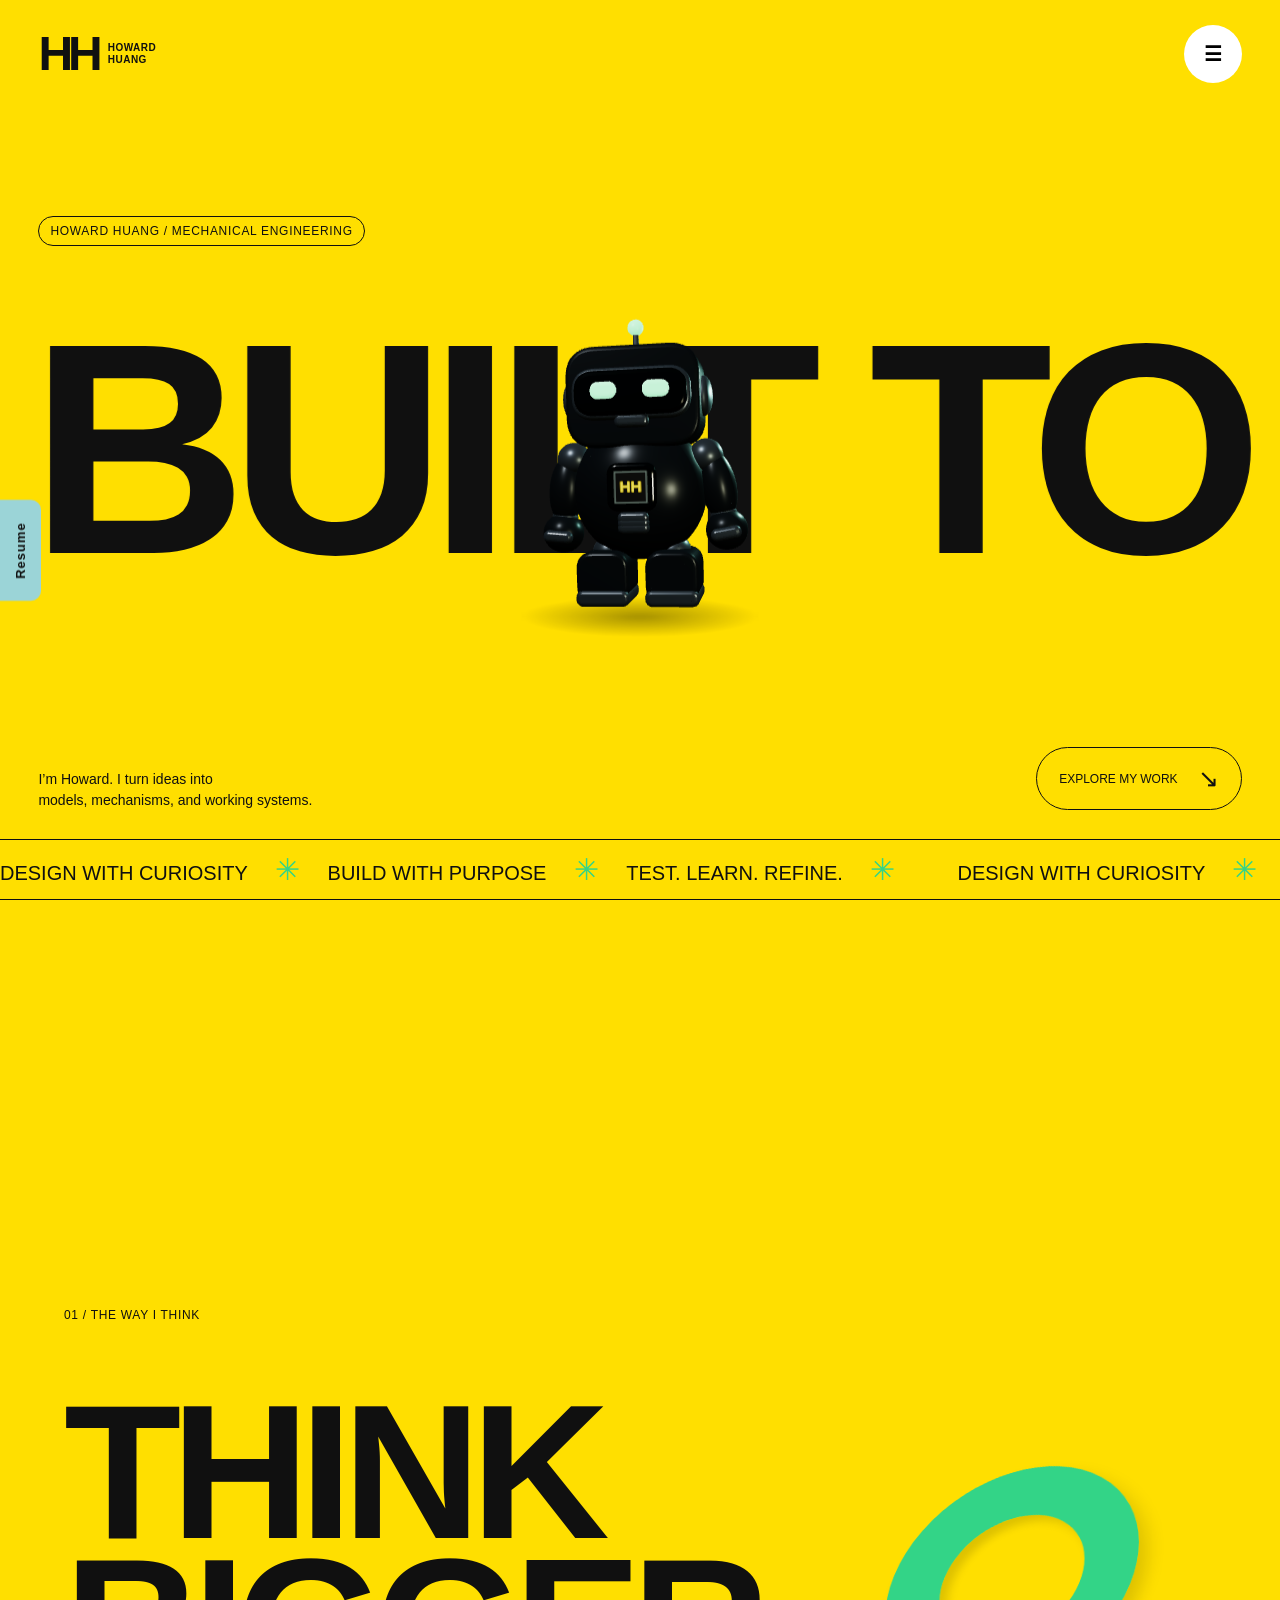
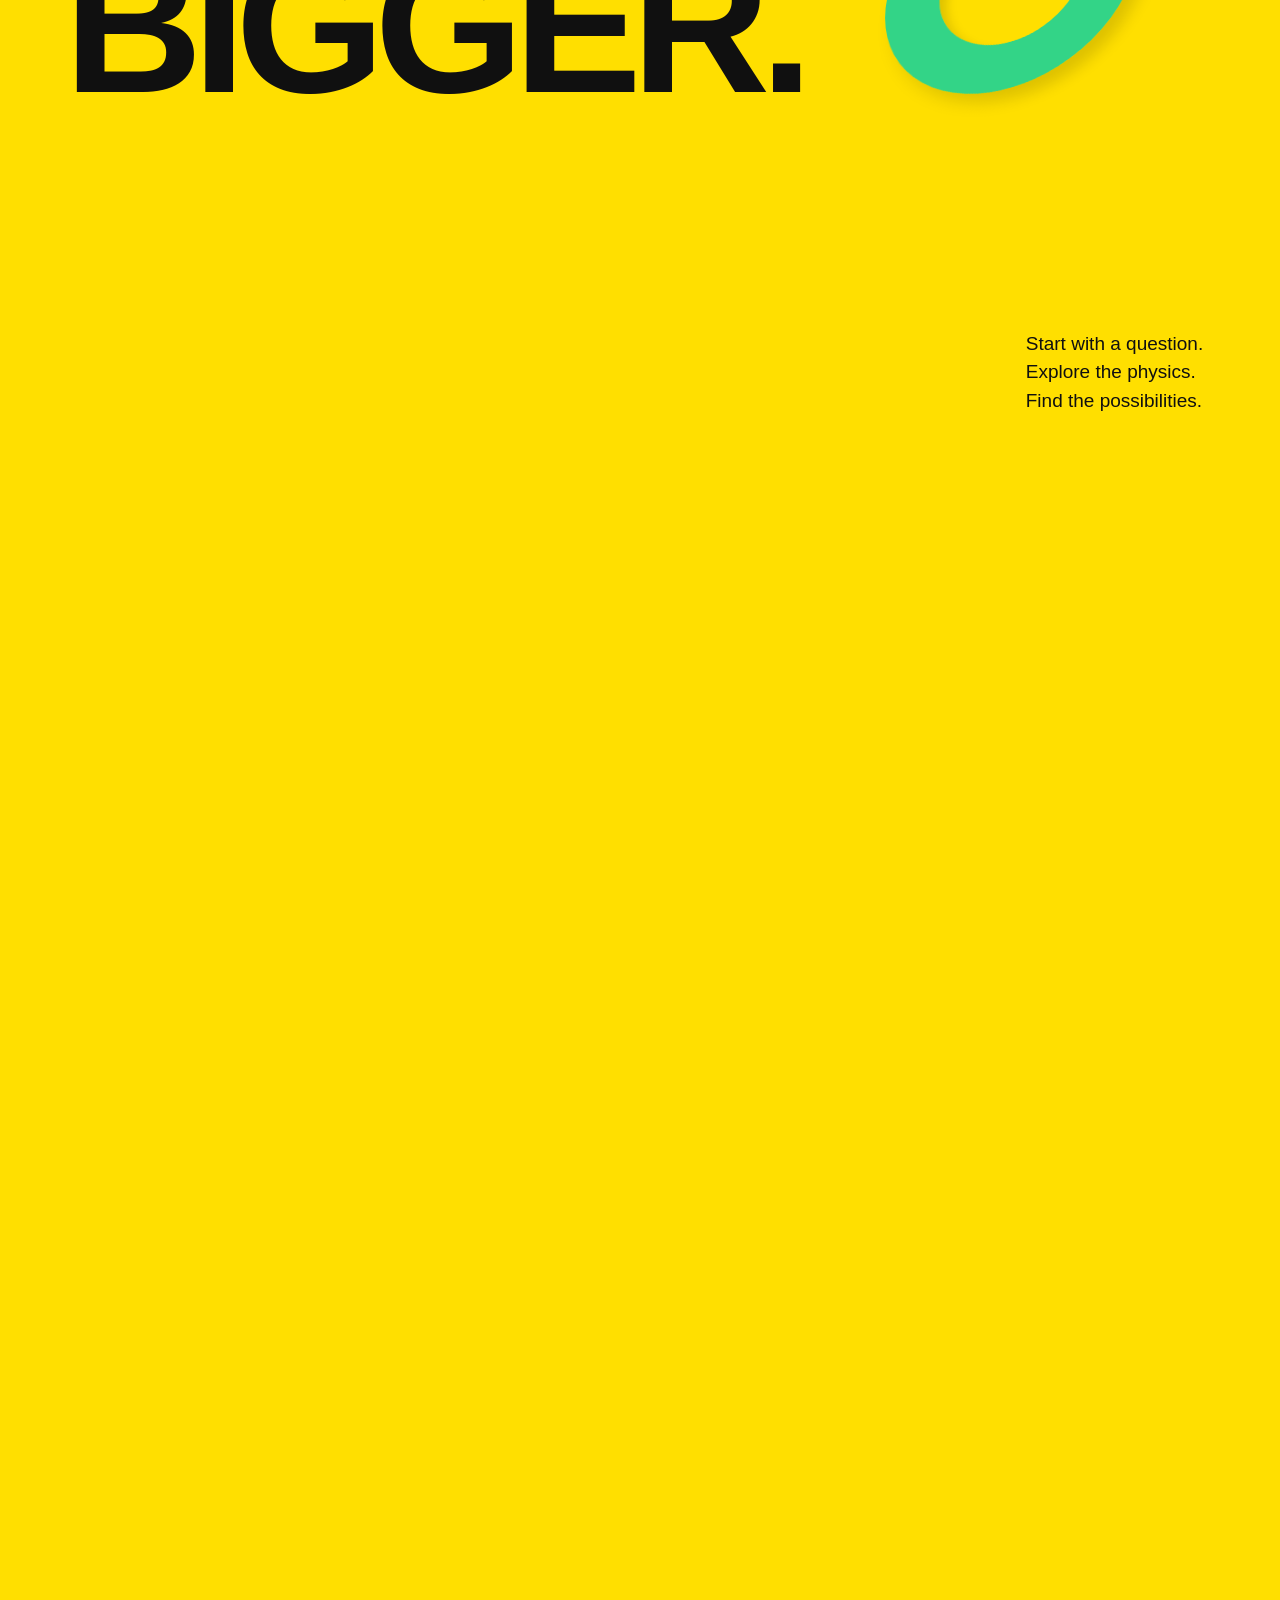
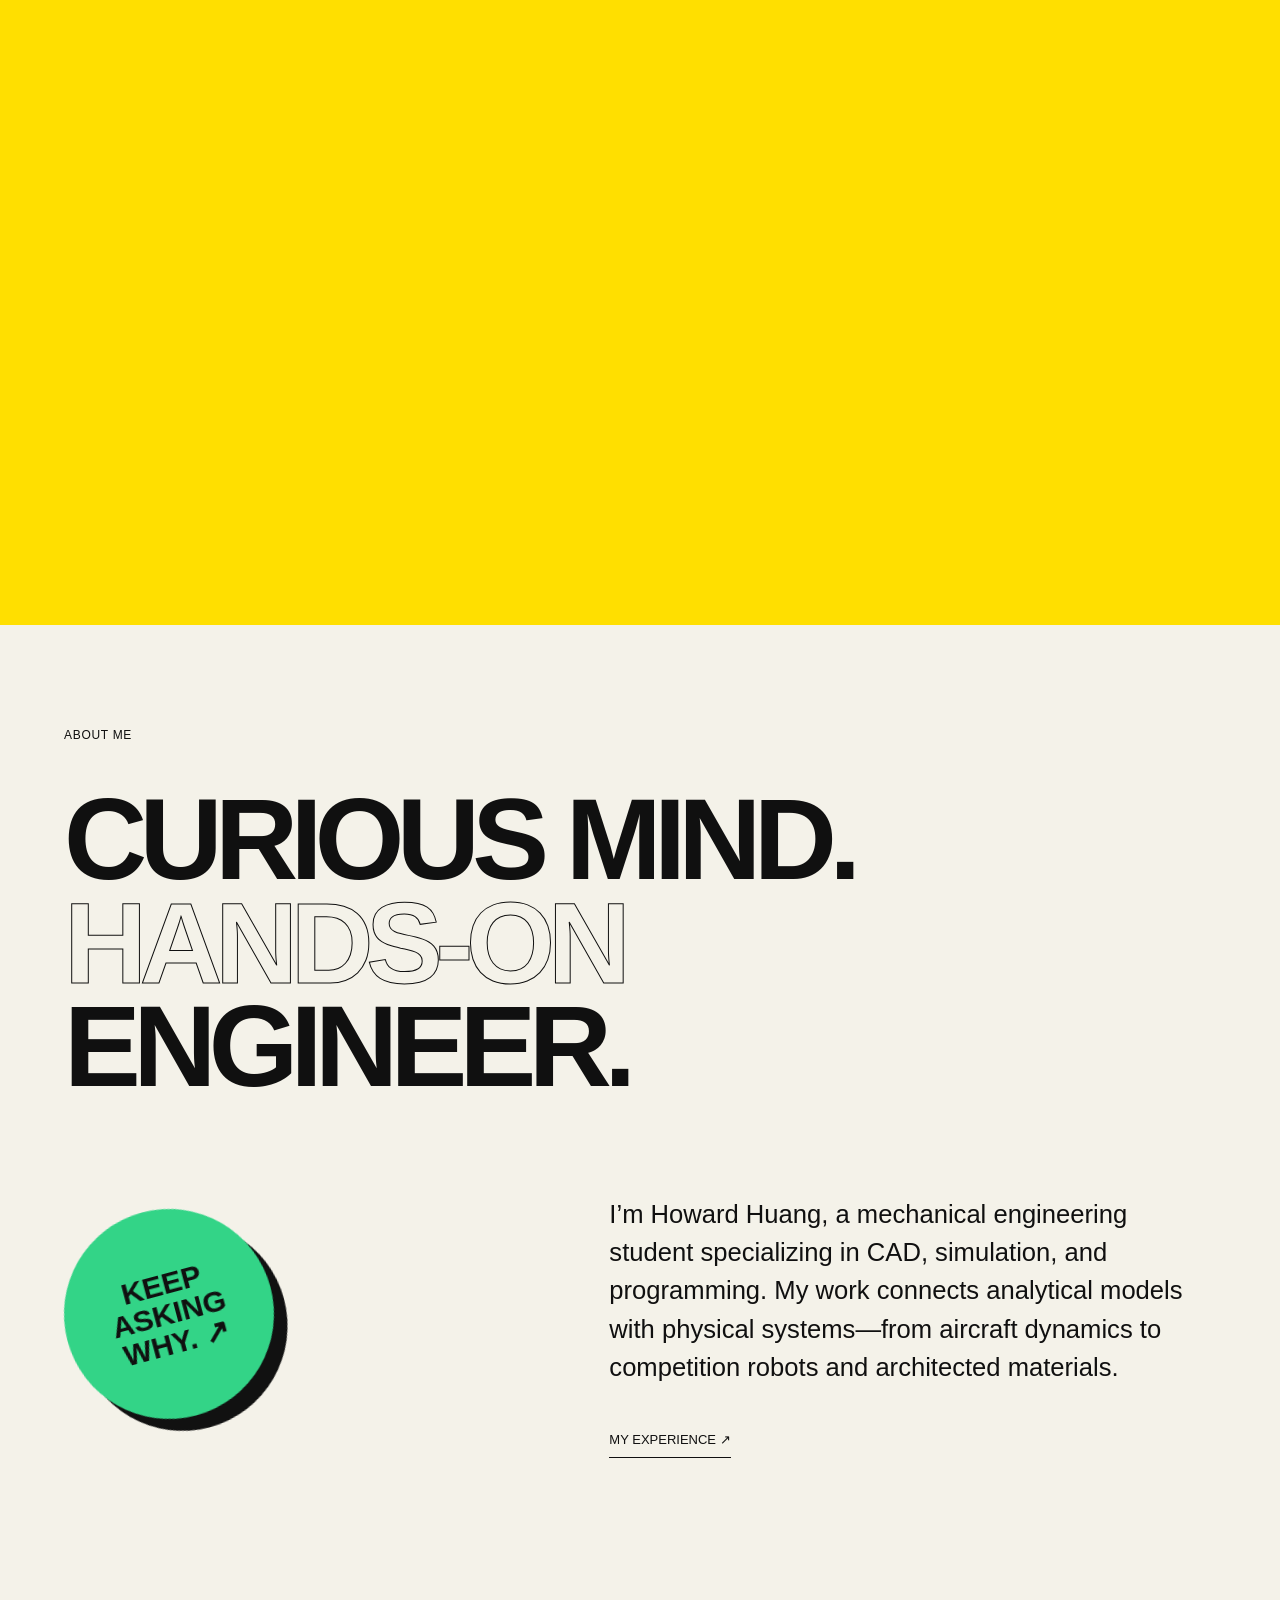
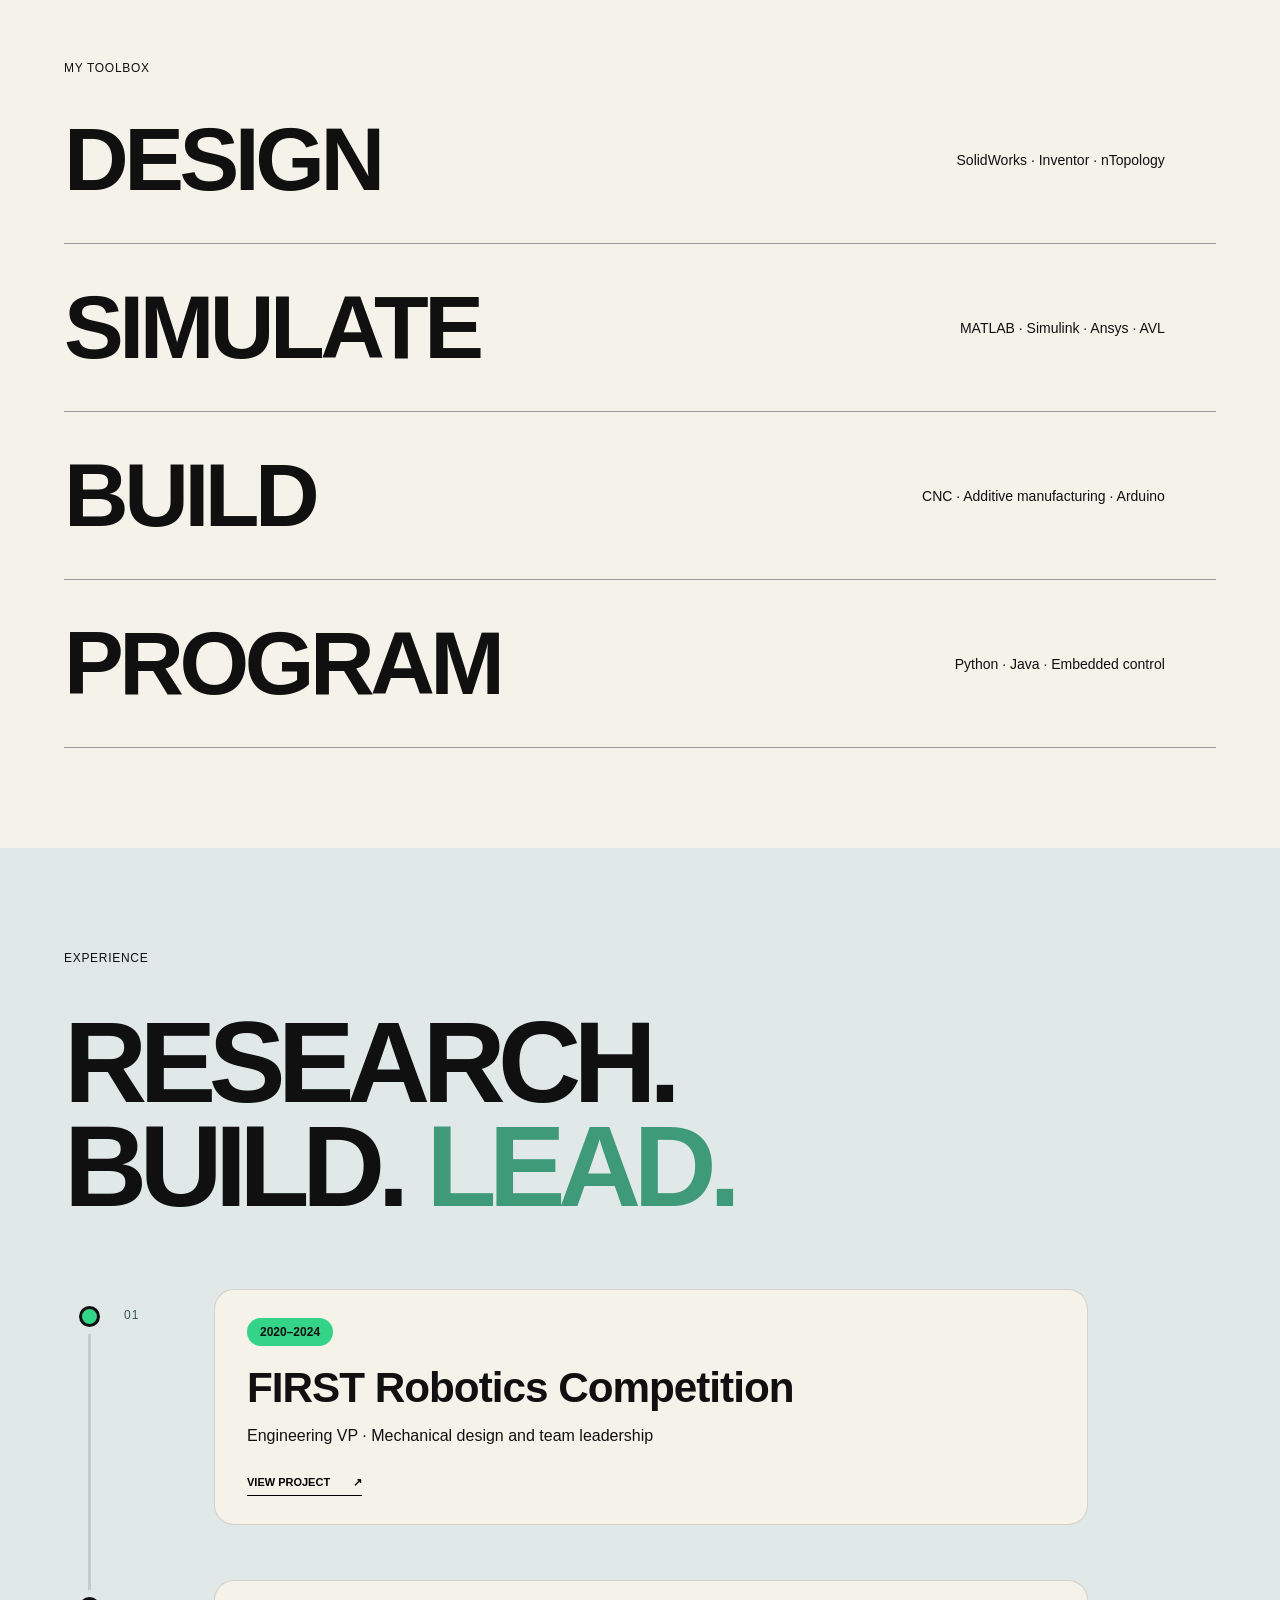
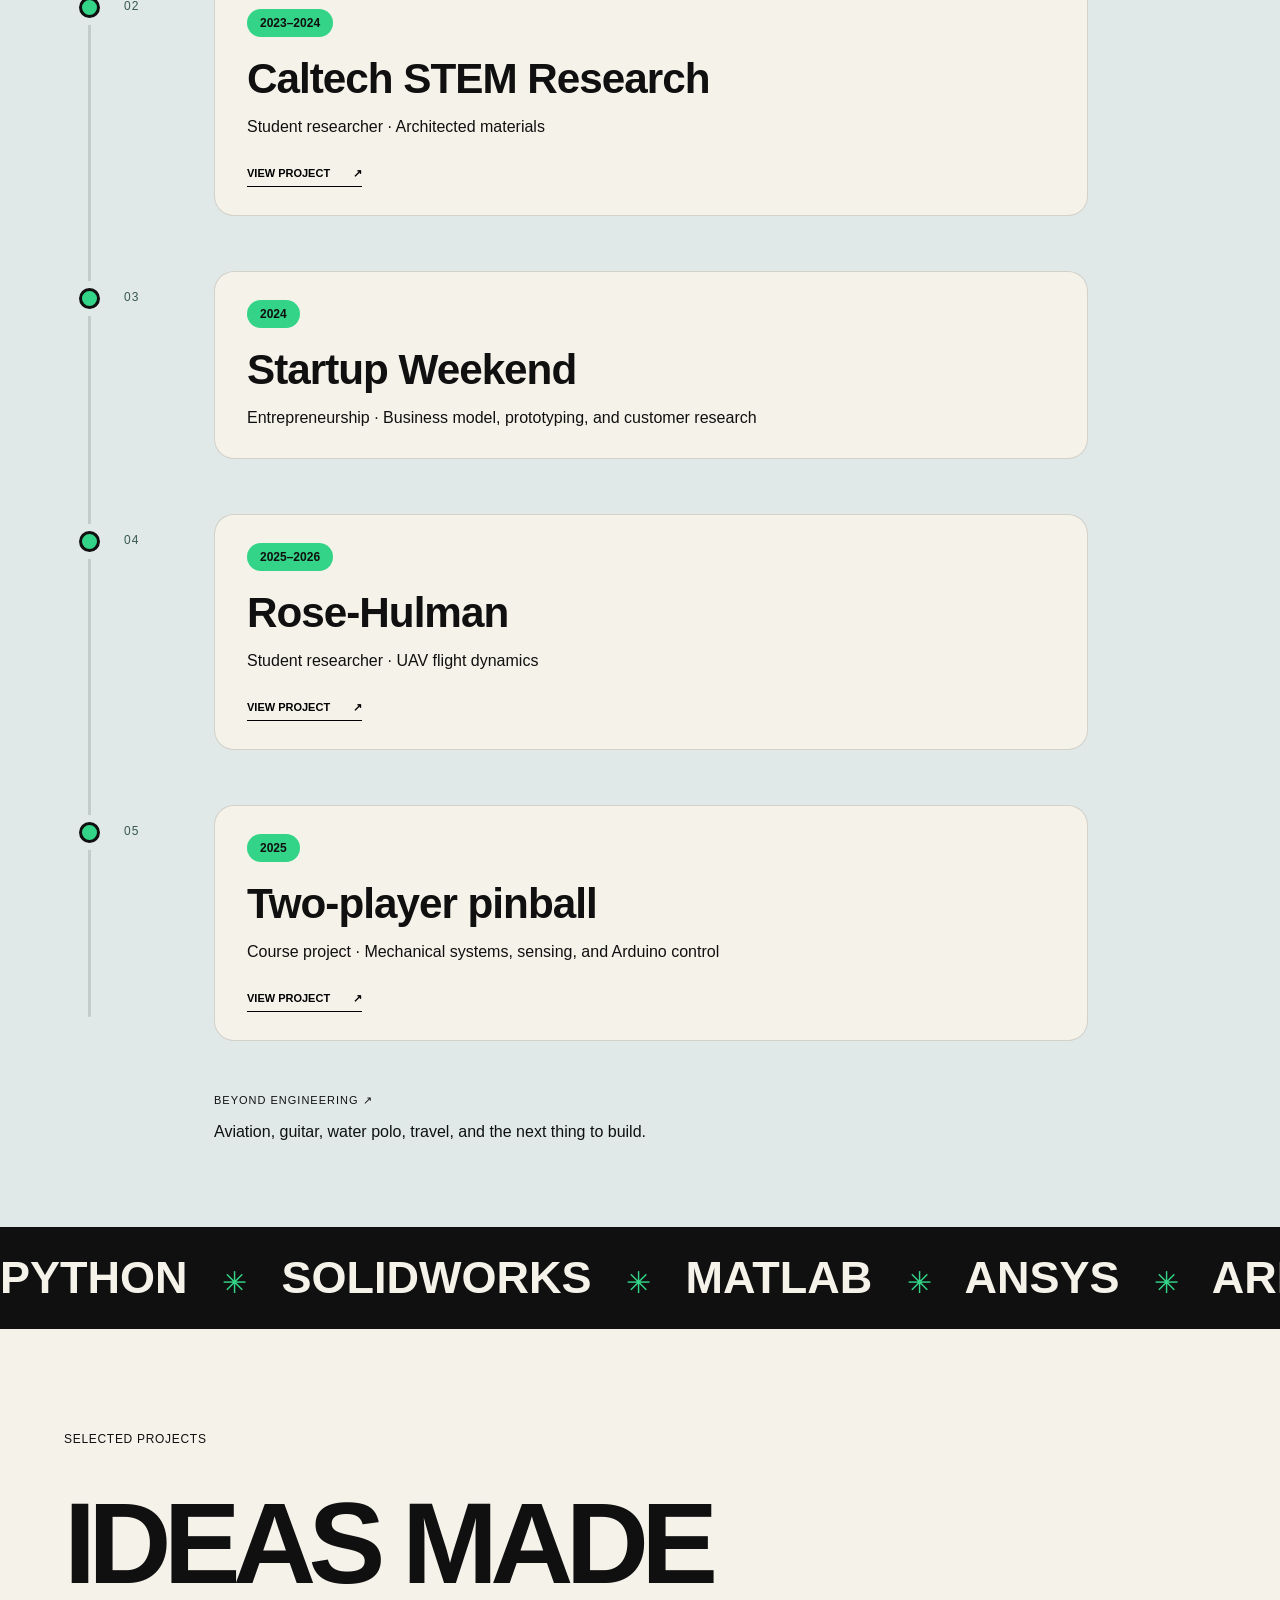
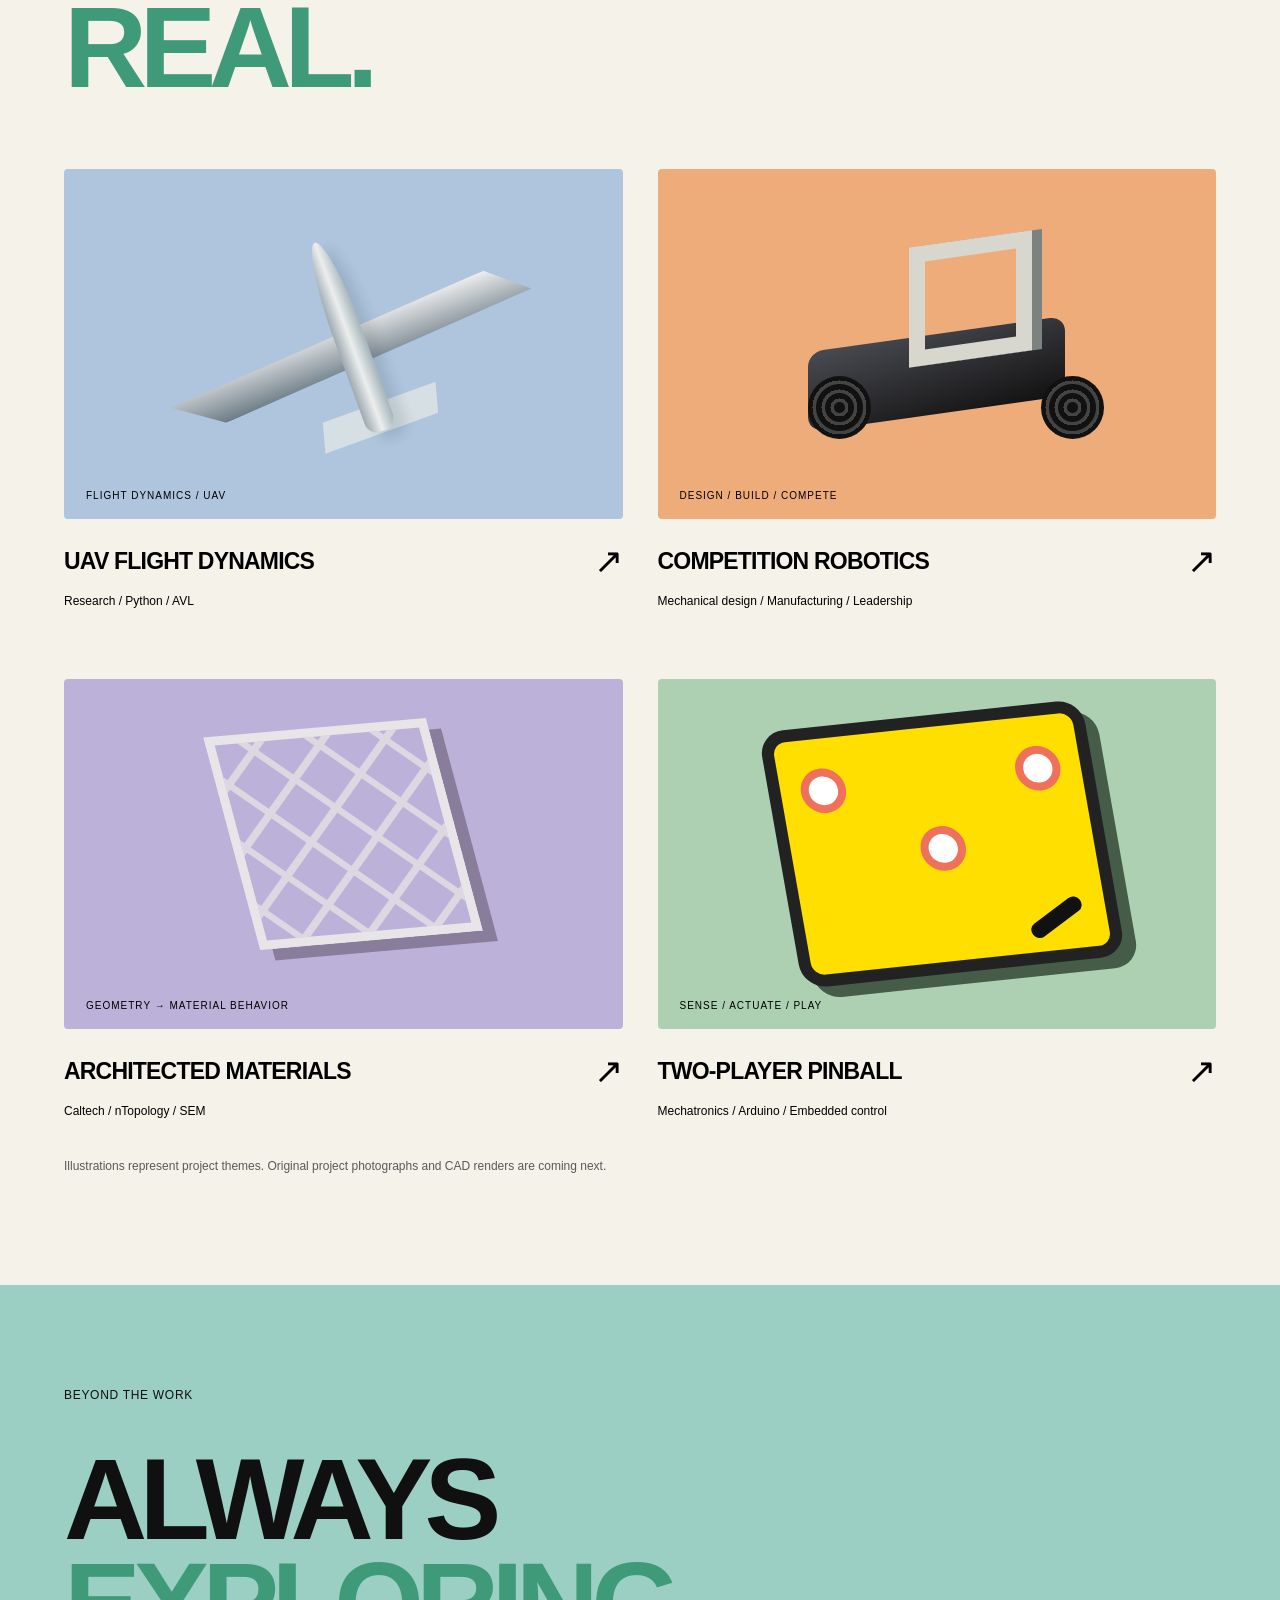
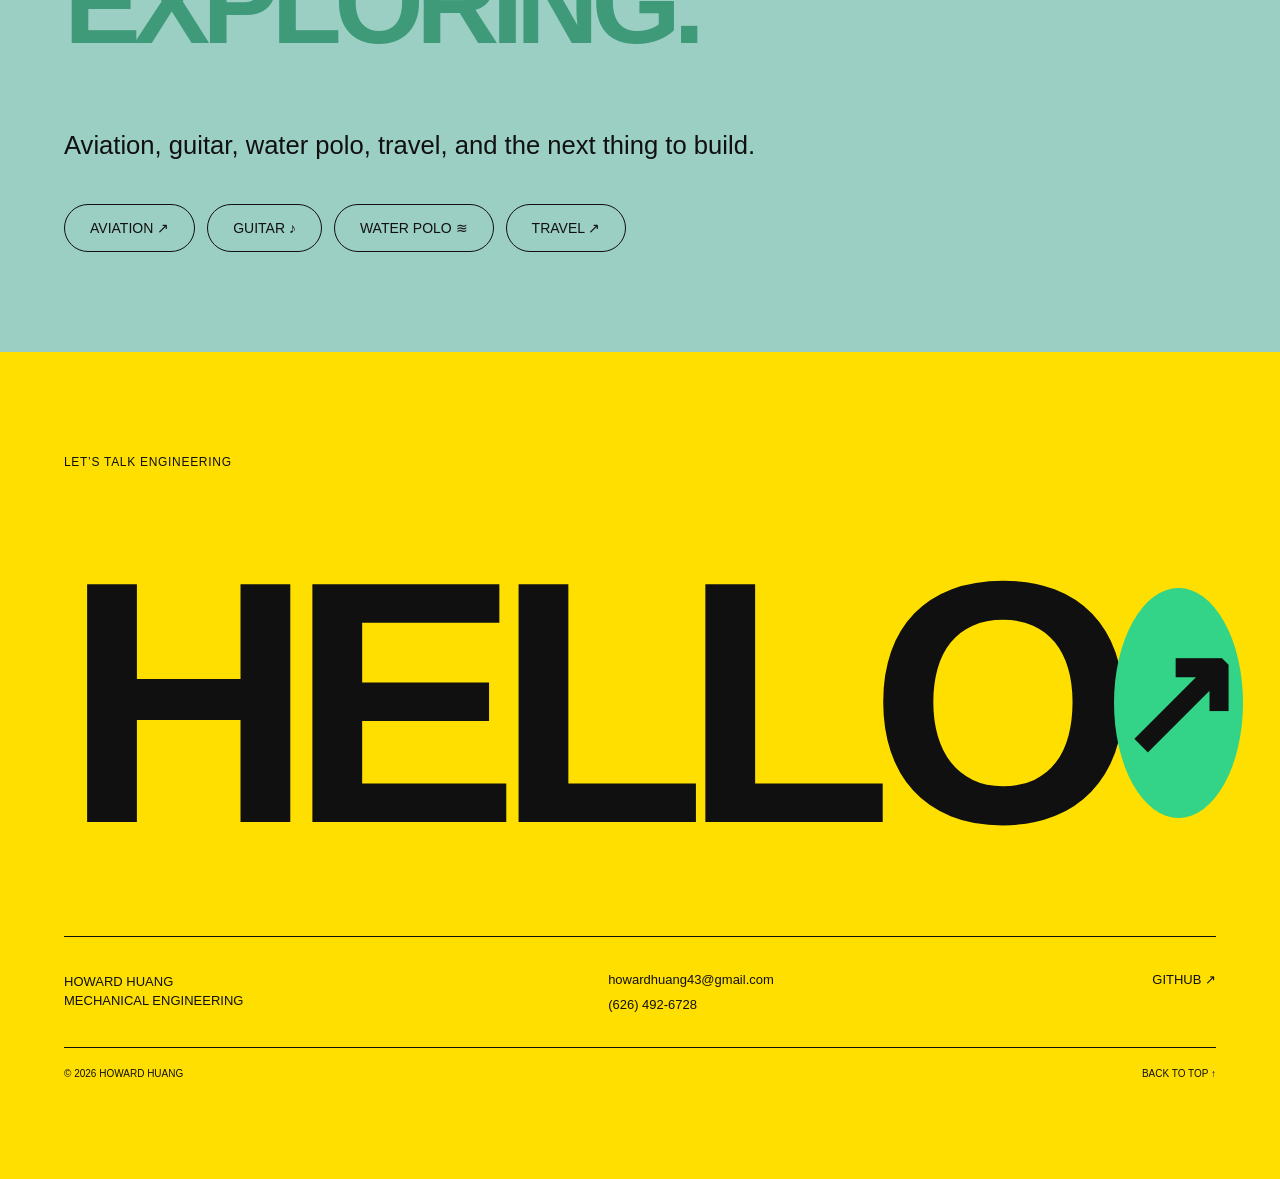
==== commit 015bdad9: "Publish 3D robot, animated menu and timeline, and pale-blue resume tab" ====
--- a/index.html
+++ b/index.html
@@ -1,12 +1,13 @@
-<!doctype html>
-<html lang="en"><head><meta charset="utf-8"><meta name="viewport" content="width=device-width,initial-scale=1"><meta name="description" content="Howard Huang — mechanical engineering, UAV research, robotics, materials, and hands-on design."><title>Howard Huang — Design. Build. Move.</title><link rel="stylesheet" href="site.css"></head><body>
-<a class="skip" href="#work">Skip to projects</a><header class="site-header"><a class="brand" href="#home" aria-label="Howard Huang home">HH<span>HOWARD<br>HUANG</span></a><div class="header-controls"><button id="motion" aria-pressed="true" aria-label="Pause animations">Ⅱ</button><button id="menu-toggle" aria-expanded="false" aria-controls="menu">MENU <span>☰</span></button></div></header>
-<main><section class="hero-scroll" id="home"><div class="hero-pin"><span class="label hero-label" data-edit>HOWARD HUANG / MECHANICAL ENGINEERING</span><h1 data-edit>BUILT TO MOVE.</h1><button class="robot-scene" id="robot" aria-label="Animate the conceptual robot mascot"><span class="robot-shadow"></span><span class="robot-body"><span class="antenna"></span><span class="robot-head"><span class="visor"><span></span><span></span></span><span class="smile"></span></span><span class="torso"><span class="badge">HH</span><span class="chest-lines"></span></span><span class="arm arm-left"><span></span></span><span class="arm arm-right"><span></span></span><span class="leg leg-left"></span><span class="leg leg-right"></span></span></button><div class="hero-bottom"><p data-edit>I’m Howard. I turn ideas into<br>models, mechanisms, and working systems.</p><a class="round-link" href="#work">EXPLORE MY WORK <span>↘</span></a></div><div class="ticker"><div class="ticker-track"><span>DESIGN WITH CURIOSITY <b>✳</b> BUILD WITH PURPOSE <b>✳</b> TEST. LEARN. REFINE. <b>✳</b></span><span aria-hidden="true">DESIGN WITH CURIOSITY <b>✳</b> BUILD WITH PURPOSE <b>✳</b> TEST. LEARN. REFINE. <b>✳</b></span></div></div></div></section>
-<section class="manifesto" id="approach"><div class="manifesto-pin"><div class="chapter chapter-one"><span class="label">01 / THE WAY I THINK</span><h2 data-edit>THINK<br>BIGGER.</h2><div class="orbit orbit-one" aria-hidden="true"></div><p data-edit>Start with a question.<br>Explore the physics.<br>Find the possibilities.</p></div><div class="chapter chapter-two"><span class="label">02 / THE WAY I WORK</span><h2 data-edit>BUILD<br>BOLDER.</h2><div class="orbit orbit-two" aria-hidden="true"></div><p data-edit>Model it. Make it. Test it.<br>Bring analysis and hands-on<br>engineering together.</p></div><div class="chapter chapter-three"><span class="label">03 / THE WAY I GROW</span><h2 data-edit>MAKE IT<br>BETTER.</h2><div class="orbit orbit-three" aria-hidden="true">✳</div><p data-edit>Learn from every iteration.<br>Refine the details.<br>Keep moving forward.</p></div></div></section>
-<section class="about section" id="about"><span class="label">ABOUT ME</span><h2 class="reveal" data-edit>CURIOUS MIND.<br><span>HANDS-ON</span><br>ENGINEER.</h2><div class="about-bottom"><button class="curiosity" id="curiosity" aria-label="Rotate the curiosity badge">KEEP<br>ASKING<br>WHY. ↗</button><div><p class="lead reveal" data-edit>I’m Howard Huang, a mechanical engineering student specializing in CAD, simulation, and programming. My work connects analytical models with physical systems—from aircraft dynamics to competition robots and architected materials.</p><a class="text-link" href="#experience">MY EXPERIENCE ↗</a></div></div></section>
-<section class="disciplines section" id="skills"><span class="label">MY TOOLBOX</span><div class="discipline"><h3>DESIGN</h3><p data-edit>SolidWorks · Inventor · nTopology</p><span class="skill-object gear" aria-hidden="true">✳</span></div><div class="discipline"><h3>SIMULATE</h3><p data-edit>MATLAB · Simulink · Ansys · AVL</p><span class="skill-object coil" aria-hidden="true"></span></div><div class="discipline"><h3>BUILD</h3><p data-edit>CNC · Additive manufacturing · Arduino</p><span class="skill-object cube" aria-hidden="true"></span></div><div class="discipline"><h3>PROGRAM</h3><p data-edit>Python · Java · Embedded control</p><span class="skill-object code" aria-hidden="true">{ }</span></div></section>
-<section class="experience section" id="experience"><span class="label">EXPERIENCE</span><h2 class="reveal" data-edit>RESEARCH.<br>BUILD. <span>LEAD.</span></h2><div class="experience-list"><article class="reveal"><span>2025–2026</span><h3>Rose-Hulman</h3><p data-edit>Student researcher · UAV flight dynamics</p></article><article class="reveal"><span>2023–2024</span><h3>Caltech STEM Research</h3><p data-edit>Student researcher · Architected materials</p></article><article class="reveal"><span>2020–2024</span><h3>FIRST Robotics Competition</h3><p data-edit>Engineering VP · Mechanical design and team leadership</p></article></div><div class="tools-ticker"><div class="ticker-track"><span>PYTHON <b>✳</b> SOLIDWORKS <b>✳</b> MATLAB <b>✳</b> ANSYS <b>✳</b> ARDUINO <b>✳</b></span><span aria-hidden="true">PYTHON <b>✳</b> SOLIDWORKS <b>✳</b> MATLAB <b>✳</b> ANSYS <b>✳</b> ARDUINO <b>✳</b></span></div></div></section>
-<section class="work section" id="work"><span class="label">SELECTED PROJECTS</span><h2 class="reveal" data-edit>IDEAS MADE<br><span>REAL.</span></h2><div class="project-grid"><button class="project-card reveal" data-project="uav"><span class="project-art art-uav" aria-hidden="true"><span class="plane"><i></i></span><span class="art-caption">FLIGHT DYNAMICS / UAV</span></span><span class="project-line"><strong data-edit>UAV FLIGHT DYNAMICS</strong><span>↗</span></span><span class="project-tags">Research / Python / AVL</span></button><button class="project-card reveal" data-project="robotics"><span class="project-art art-robotics" aria-hidden="true"><span class="bot-wheel left"></span><span class="bot-wheel right"></span><span class="bot-chassis"></span><span class="bot-lift"></span><span class="art-caption">DESIGN / BUILD / COMPETE</span></span><span class="project-line"><strong data-edit>COMPETITION ROBOTICS</strong><span>↗</span></span><span class="project-tags">Mechanical design / Manufacturing / Leadership</span></button><button class="project-card reveal" data-project="materials"><span class="project-art art-materials" aria-hidden="true"><span class="lattice"></span><span class="art-caption">GEOMETRY → MATERIAL BEHAVIOR</span></span><span class="project-line"><strong data-edit>ARCHITECTED MATERIALS</strong><span>↗</span></span><span class="project-tags">Caltech / nTopology / SEM</span></button><button class="project-card reveal" data-project="pinball"><span class="project-art art-pinball" aria-hidden="true"><span class="pinball-board"><i></i><i></i><i></i><b></b></span><span class="art-caption">SENSE / ACTUATE / PLAY</span></span><span class="project-line"><strong data-edit>TWO-PLAYER PINBALL</strong><span>↗</span></span><span class="project-tags">Mechatronics / Arduino / Embedded control</span></button></div><p class="art-note">Illustrations represent project themes. Original project photographs and CAD renders are coming next.</p></section>
-<section class="activities section" id="activities"><span class="label">BEYOND THE WORK</span><h2 class="reveal" data-edit>ALWAYS<br><span>EXPLORING.</span></h2><p class="lead" data-edit>Aviation, guitar, water polo, travel, and the next thing to build.</p><div class="activity-tags"><span>AVIATION ↗</span><span>GUITAR ♪</span><span>WATER POLO ≋</span><span>TRAVEL ↗</span></div></section>
-<footer class="contact section" id="contact"><span class="label">LET’S TALK ENGINEERING</span><a class="hello" href="mailto:howardhuang43@gmail.com">HELLO<span>↗</span></a><div class="footer-details"><p>HOWARD HUANG<br>MECHANICAL ENGINEERING</p><div><a href="mailto:howardhuang43@gmail.com">howardhuang43@gmail.com</a><a href="tel:+16264926728">(626) 492-6728</a></div><a href="https://github.com/Howard38254">GITHUB ↗</a></div><div class="footer-bottom"><span>© 2026 HOWARD HUANG</span><a href="#home">BACK TO TOP ↑</a></div></footer></main>
-<dialog id="menu" class="menu-dialog"><button class="dialog-close" aria-label="Close menu">×</button><span class="label">HOWARD HUANG</span><nav><a href="#about">ABOUT ↗</a><a href="#skills">SKILLS ↗</a><a href="#experience">EXPERIENCE ↗</a><a href="#work">PROJECTS ↗</a><a href="#activities">ACTIVITIES ↗</a><a href="#contact">CONTACT ↗</a></nav><a class="menu-email" href="mailto:howardhuang43@gmail.com">howardhuang43@gmail.com</a></dialog><dialog id="project-dialog" class="project-dialog"><button class="dialog-close" aria-label="Close project">×</button><span class="label">HOWARD HUANG / SELECTED WORK</span><h2 id="project-title"></h2><div id="project-body"></div></dialog><script src="site.js" defer></script></body></html>
+<!doctype html>
+<html lang="en"><head><meta charset="utf-8"><meta name="viewport" content="width=device-width,initial-scale=1"><meta name="description" content="Howard Huang — mechanical engineering, UAV research, robotics, materials, and hands-on design."><title>Howard Huang — Design. Build. Move.</title><link rel="stylesheet" href="site.css"></head><body>
+<a class="skip" href="#work">Skip to projects</a><header class="site-header"><a class="brand" href="#home" aria-label="Howard Huang home">HH<span>HOWARD<br>HUANG</span></a><div class="header-controls"><button id="motion" aria-pressed="true" aria-label="Pause animations">Ⅱ</button><button id="menu-toggle" aria-label="Open menu" aria-expanded="false" aria-controls="menu"><span class="menu-label">MENU</span><span class="menu-icon" aria-hidden="true">☰</span></button></div></header>
+<button class="resume-tab" id="resume-toggle" aria-haspopup="dialog" aria-controls="resume-dialog">Resume</button>
+<main><section class="hero-scroll" id="home"><div class="hero-pin"><span class="label hero-label" data-edit>HOWARD HUANG / MECHANICAL ENGINEERING</span><h1 data-edit>BUILT TO MOVE.</h1><button class="robot-scene" id="robot" aria-label="Animate the conceptual robot mascot"><span class="robot-shadow"></span><span class="robot-body"><span class="antenna"></span><span class="robot-head"><span class="visor"><span></span><span></span></span><span class="smile"></span></span><span class="torso"><span class="badge">HH</span><span class="chest-lines"></span></span><span class="arm arm-left"><span></span></span><span class="arm arm-right"><span></span></span><span class="leg leg-left"></span><span class="leg leg-right"></span></span></button><div class="hero-bottom"><p data-edit>I’m Howard. I turn ideas into<br>models, mechanisms, and working systems.</p><a class="round-link" href="#work">EXPLORE MY WORK <span>↘</span></a></div><div class="ticker"><div class="ticker-track"><span>DESIGN WITH CURIOSITY <b>✳</b> BUILD WITH PURPOSE <b>✳</b> TEST. LEARN. REFINE. <b>✳</b></span><span aria-hidden="true">DESIGN WITH CURIOSITY <b>✳</b> BUILD WITH PURPOSE <b>✳</b> TEST. LEARN. REFINE. <b>✳</b></span></div></div></div></section>
+<section class="manifesto" id="approach"><div class="manifesto-pin"><div class="chapter chapter-one"><span class="label">01 / THE WAY I THINK</span><h2 data-edit>THINK<br>BIGGER.</h2><div class="orbit orbit-one" aria-hidden="true"></div><p data-edit>Start with a question.<br>Explore the physics.<br>Find the possibilities.</p></div><div class="chapter chapter-two"><span class="label">02 / THE WAY I WORK</span><h2 data-edit>BUILD<br>BOLDER.</h2><div class="orbit orbit-two" aria-hidden="true"></div><p data-edit>Model it. Make it. Test it.<br>Bring analysis and hands-on<br>engineering together.</p></div><div class="chapter chapter-three"><span class="label">03 / THE WAY I GROW</span><h2 data-edit>MAKE IT<br>BETTER.</h2><div class="orbit orbit-three" aria-hidden="true">✳</div><p data-edit>Learn from every iteration.<br>Refine the details.<br>Keep moving forward.</p></div></div></section>
+<section class="about section" id="about"><span class="label">ABOUT ME</span><h2 class="reveal" data-edit>CURIOUS MIND.<br><span>HANDS-ON</span><br>ENGINEER.</h2><div class="about-bottom"><button class="curiosity" id="curiosity" aria-label="Rotate the curiosity badge">KEEP<br>ASKING<br>WHY. ↗</button><div><p class="lead reveal" data-edit>I’m Howard Huang, a mechanical engineering student specializing in CAD, simulation, and programming. My work connects analytical models with physical systems—from aircraft dynamics to competition robots and architected materials.</p><a class="text-link" href="#experience">MY EXPERIENCE ↗</a></div></div></section>
+<section class="disciplines section" id="skills"><span class="label">MY TOOLBOX</span><div class="discipline"><h3>DESIGN</h3><p data-edit>SolidWorks · Inventor · nTopology</p><span class="skill-object gear" aria-hidden="true">✳</span></div><div class="discipline"><h3>SIMULATE</h3><p data-edit>MATLAB · Simulink · Ansys · AVL</p><span class="skill-object coil" aria-hidden="true"></span></div><div class="discipline"><h3>BUILD</h3><p data-edit>CNC · Additive manufacturing · Arduino</p><span class="skill-object cube" aria-hidden="true"></span></div><div class="discipline"><h3>PROGRAM</h3><p data-edit>Python · Java · Embedded control</p><span class="skill-object code" aria-hidden="true">{ }</span></div></section>
+<section class="experience section" id="experience"><span class="label">EXPERIENCE</span><h2 class="reveal" data-edit>RESEARCH.<br>BUILD. <span>LEAD.</span></h2><ol class="journey-timeline" aria-label="Engineering journey"><li class="timeline-entry reveal"><span class="timeline-dot" aria-hidden="true"></span><span class="timeline-index" aria-hidden="true">01</span><article><span class="timeline-date">2020–2024</span><h3>FIRST Robotics Competition</h3><p data-edit>Engineering VP · Mechanical design and team leadership</p><button class="timeline-project" data-project="robotics">VIEW PROJECT <span aria-hidden="true">↗</span></button></article></li><li class="timeline-entry reveal"><span class="timeline-dot" aria-hidden="true"></span><span class="timeline-index" aria-hidden="true">02</span><article><span class="timeline-date">2023–2024</span><h3>Caltech STEM Research</h3><p data-edit>Student researcher · Architected materials</p><button class="timeline-project" data-project="materials">VIEW PROJECT <span aria-hidden="true">↗</span></button></article></li><li class="timeline-entry reveal"><span class="timeline-dot" aria-hidden="true"></span><span class="timeline-index" aria-hidden="true">03</span><article><span class="timeline-date">2024</span><h3>Startup Weekend</h3><p data-edit>Entrepreneurship · Business model, prototyping, and customer research</p></article></li><li class="timeline-entry reveal"><span class="timeline-dot" aria-hidden="true"></span><span class="timeline-index" aria-hidden="true">04</span><article><span class="timeline-date">2025–2026</span><h3>Rose-Hulman</h3><p data-edit>Student researcher · UAV flight dynamics</p><button class="timeline-project" data-project="uav">VIEW PROJECT <span aria-hidden="true">↗</span></button></article></li><li class="timeline-entry reveal"><span class="timeline-dot" aria-hidden="true"></span><span class="timeline-index" aria-hidden="true">05</span><article><span class="timeline-date">2025</span><h3>Two-player pinball</h3><p data-edit>Course project · Mechanical systems, sensing, and Arduino control</p><button class="timeline-project" data-project="pinball">VIEW PROJECT <span aria-hidden="true">↗</span></button></article></li></ol><p class="timeline-interests">BEYOND ENGINEERING <span aria-hidden="true">↗</span><br><span>Aviation, guitar, water polo, travel, and the next thing to build.</span></p><div class="tools-ticker"><div class="ticker-track"><span>PYTHON <b>✳</b> SOLIDWORKS <b>✳</b> MATLAB <b>✳</b> ANSYS <b>✳</b> ARDUINO <b>✳</b></span><span aria-hidden="true">PYTHON <b>✳</b> SOLIDWORKS <b>✳</b> MATLAB <b>✳</b> ANSYS <b>✳</b> ARDUINO <b>✳</b></span></div></div></section>
+<section class="work section" id="work"><span class="label">SELECTED PROJECTS</span><h2 class="reveal" data-edit>IDEAS MADE<br><span>REAL.</span></h2><div class="project-grid"><button class="project-card reveal" data-project="uav"><span class="project-art art-uav" aria-hidden="true"><span class="plane"><i></i></span><span class="art-caption">FLIGHT DYNAMICS / UAV</span></span><span class="project-line"><strong data-edit>UAV FLIGHT DYNAMICS</strong><span>↗</span></span><span class="project-tags">Research / Python / AVL</span></button><button class="project-card reveal" data-project="robotics"><span class="project-art art-robotics" aria-hidden="true"><span class="bot-wheel left"></span><span class="bot-wheel right"></span><span class="bot-chassis"></span><span class="bot-lift"></span><span class="art-caption">DESIGN / BUILD / COMPETE</span></span><span class="project-line"><strong data-edit>COMPETITION ROBOTICS</strong><span>↗</span></span><span class="project-tags">Mechanical design / Manufacturing / Leadership</span></button><button class="project-card reveal" data-project="materials"><span class="project-art art-materials" aria-hidden="true"><span class="lattice"></span><span class="art-caption">GEOMETRY → MATERIAL BEHAVIOR</span></span><span class="project-line"><strong data-edit>ARCHITECTED MATERIALS</strong><span>↗</span></span><span class="project-tags">Caltech / nTopology / SEM</span></button><button class="project-card reveal" data-project="pinball"><span class="project-art art-pinball" aria-hidden="true"><span class="pinball-board"><i></i><i></i><i></i><b></b></span><span class="art-caption">SENSE / ACTUATE / PLAY</span></span><span class="project-line"><strong data-edit>TWO-PLAYER PINBALL</strong><span>↗</span></span><span class="project-tags">Mechatronics / Arduino / Embedded control</span></button></div><p class="art-note">Illustrations represent project themes. Original project photographs and CAD renders are coming next.</p></section>
+<section class="activities section" id="activities"><span class="label">BEYOND THE WORK</span><h2 class="reveal" data-edit>ALWAYS<br><span>EXPLORING.</span></h2><p class="lead" data-edit>Aviation, guitar, water polo, travel, and the next thing to build.</p><div class="activity-tags"><span>AVIATION ↗</span><span>GUITAR ♪</span><span>WATER POLO ≋</span><span>TRAVEL ↗</span></div></section>
+<footer class="contact section" id="contact"><span class="label">LET’S TALK ENGINEERING</span><a class="hello" href="mailto:howardhuang43@gmail.com">HELLO<span>↗</span></a><div class="footer-details"><p>HOWARD HUANG<br>MECHANICAL ENGINEERING</p><div><a href="mailto:howardhuang43@gmail.com">howardhuang43@gmail.com</a><a href="tel:+16264926728">(626) 492-6728</a></div><a href="https://github.com/HowardHuangME">GITHUB ↗</a></div><div class="footer-bottom"><span>© 2026 HOWARD HUANG</span><a href="#home">BACK TO TOP ↑</a></div></footer></main>
+<dialog id="menu" class="menu-dialog"><button class="dialog-close" aria-label="Close menu">×</button><span class="label">HOWARD HUANG</span><nav><a href="#about">ABOUT ↗</a><a href="#skills">SKILLS ↗</a><a href="#experience">EXPERIENCE ↗</a><a href="#work">PROJECTS ↗</a><a href="#activities">ACTIVITIES ↗</a><a href="#contact">CONTACT ↗</a></nav><a class="menu-email" href="mailto:howardhuang43@gmail.com">howardhuang43@gmail.com</a></dialog><dialog id="project-dialog" class="project-dialog"><button class="dialog-close" aria-label="Close project">×</button><span class="label">HOWARD HUANG / SELECTED WORK</span><h2 id="project-title"></h2><div id="project-body"></div></dialog><dialog id="resume-dialog" class="resume-dialog" aria-labelledby="resume-title"><button class="dialog-close" aria-label="Close resume">×</button><h2 id="resume-title">Howard Huang — Resume</h2><div class="resume-actions"><a href="assets/Howard-Huang-Resume.pdf" target="_blank" rel="noopener">OPEN PDF ↗</a><a href="assets/Howard-Huang-Resume.pdf" download="Howard-Huang-Resume.pdf">DOWNLOAD PDF ↓</a></div><img id="resume-preview" alt="Howard Huang resume, including education, skills, research, and project experience"></dialog><script src="site.js" defer></script><script type="module" src="robot.js"></script></body></html>
--- a/site.css
+++ b/site.css
@@ -7,3 +7,35 @@
 @media(max-width:760px){.robot-scene{scale:1;translate:none;transform:translate(-50%,-44%) scale(.75);top:50%}}
 html:not(.js) .chapter-one{opacity:1;transform:none}
 @media(prefers-reduced-motion:reduce){html{scroll-behavior:auto}*,*:before,*:after{animation:none!important;transition:none!important}.js .reveal{opacity:1!important;transform:none!important}.hero-pin h1{transform:none!important}}
+
+/* The original CSS character is the no-WebGL fallback. */
+.robot-scene canvas{display:block;width:100%;height:100%;position:absolute;inset:0;pointer-events:none}.robot-scene.has-3d>.robot-body,.robot-scene.has-3d>.robot-shadow{display:none}
+
+/* Hover expands the fixed circular menu into the existing controls pill. */
+.header-controls{width:58px;height:58px;gap:0;transition:width .48s cubic-bezier(.22,1,.36,1);overflow:visible}
+.header-controls #motion{position:absolute;left:5px;top:5px;width:48px;height:48px;opacity:0;transform:scale(.65);pointer-events:none;transition:opacity .2s,transform .4s cubic-bezier(.22,1,.36,1)}
+.header-controls #menu-toggle{position:absolute;right:5px;top:5px;width:48px;height:48px;padding:0;display:flex;align-items:center;justify-content:flex-end;transition:width .48s cubic-bezier(.22,1,.36,1)}
+.header-controls #menu-toggle .menu-icon{display:flex;align-items:center;justify-content:center;flex:0 0 48px;font-size:20px;margin:0}
+.header-controls #menu-toggle .menu-label{font-size:12px;margin:0;opacity:0;transform:translateX(12px);transition:opacity .18s,transform .4s cubic-bezier(.22,1,.36,1)}
+.header-controls:hover,.header-controls:focus-within{width:186px}
+.header-controls:hover #menu-toggle,.header-controls:focus-within #menu-toggle{width:118px}
+.header-controls:hover #motion,.header-controls:focus-within #motion{opacity:1;transform:scale(1);pointer-events:auto;transition-delay:.08s}
+.header-controls:hover .menu-label,.header-controls:focus-within .menu-label{opacity:1!important;transform:translateX(0)!important;transition-delay:.1s!important}
+@media(max-width:760px){.header-controls{width:52px;height:52px}.header-controls #motion{width:42px;height:42px;min-width:42px}.header-controls #menu-toggle{width:42px;height:42px}.header-controls #menu-toggle .menu-icon{flex-basis:42px}.header-controls #menu-toggle .menu-label{font-size:10px}.header-controls:hover,.header-controls:focus-within{width:166px}.header-controls:hover #menu-toggle,.header-controls:focus-within #menu-toggle{width:109px}}
+@media(hover:none){.header-controls{width:186px}.header-controls #menu-toggle{width:118px}.header-controls #motion{opacity:1;transform:none;pointer-events:auto}.header-controls #menu-toggle .menu-label{opacity:1;transform:none}}
+@media(hover:none) and (max-width:760px){.header-controls{width:166px}.header-controls #menu-toggle{width:109px}}
+@media(prefers-reduced-motion:reduce){.header-controls,.header-controls *{transition:none!important}}
+
+.resume-tab{position:fixed;left:0;top:50%;transform:translateY(-50%);z-index:12;writing-mode:vertical-rl;rotate:180deg;background:#9bd4d7;color:var(--ink);border:0;border-radius:10px 0 0 10px;padding:22px 13px;font-size:13px;font-weight:700;letter-spacing:1px;transition:padding .25s,background .25s}.resume-tab:hover{background:#86c7cb;padding-right:18px;padding-left:18px}.resume-dialog{width:min(1000px,94vw);height:90svh;max-height:90svh;border-radius:12px;padding:24px;background:var(--paper);overflow:auto}.resume-dialog h2{font-size:clamp(20px,3vw,32px);margin:12px 65px 22px 0}.resume-actions{display:flex;gap:12px;flex-wrap:wrap;margin-bottom:18px}.resume-actions a{border:1px solid;border-radius:30px;padding:12px 18px;font-size:12px;font-weight:700}.resume-actions a:last-child{background:var(--green)}.resume-dialog img{width:100%;height:auto;display:block;background:white}.resume-dialog .dialog-close{width:44px;height:44px;font-size:30px}@media(max-width:760px){.resume-tab{font-size:11px;padding:18px 10px}.resume-dialog{padding:18px}}
+
+.journey-timeline{--timeline-progress:0;position:relative;list-style:none;padding:0;margin:0 0 0 24px;max-width:1000px}
+.journey-timeline:before,.journey-timeline:after{content:'';position:absolute;left:0;top:24px;bottom:24px;width:3px;border-radius:3px;background:#10101022}
+.journey-timeline:after{background:var(--ink);transform:scaleY(var(--timeline-progress));transform-origin:top;transition:transform .22s linear}
+.timeline-entry{position:relative;display:grid;grid-template-columns:70px 1fr;gap:20px;padding:0 0 55px 36px}
+.timeline-entry:last-child{padding-bottom:0}.timeline-dot{position:absolute;left:-9px;top:17px;width:21px;height:21px;border:3px solid var(--ink);border-radius:50%;background:var(--green);z-index:1;box-shadow:0 0 0 7px #e0e9e8}
+.timeline-index{padding-top:19px;font-size:12px;letter-spacing:1px;color:#36584c}.timeline-entry article{background:var(--paper);border:1px solid #10101025;border-radius:20px;padding:28px 32px;transition:transform .35s,box-shadow .35s}.timeline-entry article:hover{transform:translateX(6px);box-shadow:-6px 6px 0 var(--green)}
+.timeline-date{display:inline-block;background:var(--green);border-radius:30px;padding:7px 13px;font-size:12px;font-weight:700}.timeline-entry h3{font-size:clamp(24px,3.3vw,46px);letter-spacing:-1px;margin:18px 0 12px}.timeline-entry p{font-size:16px;line-height:1.5;margin:0;max-width:650px}.timeline-project{border:0;border-bottom:1px solid;background:none;padding:16px 0 6px;font-size:11px;font-weight:700;margin-top:12px}.timeline-project span{margin-left:20px}
+.timeline-interests{margin:50px 0 0 150px;font-size:11px;letter-spacing:1px;line-height:1.8}.timeline-interests>span:last-child{font-size:16px;letter-spacing:0;display:inline-block;margin-top:8px}
+.paused .journey-timeline:after{transform:scaleY(1);transition:none}.paused .timeline-entry{opacity:1!important;transform:none!important}
+@media(max-width:760px){.journey-timeline{margin-left:18px}.timeline-entry{grid-template-columns:1fr;gap:0;padding:0 0 28px 25px}.timeline-index{display:none}.timeline-entry article{padding:22px 20px;border-radius:14px}.timeline-entry h3{font-size:26px}.timeline-entry p{font-size:14px}.timeline-interests{margin:35px 0 0 43px}.timeline-entry article:hover{transform:none}}
+@media(prefers-reduced-motion:reduce){.journey-timeline:after{transform:scaleY(1);transition:none}}
